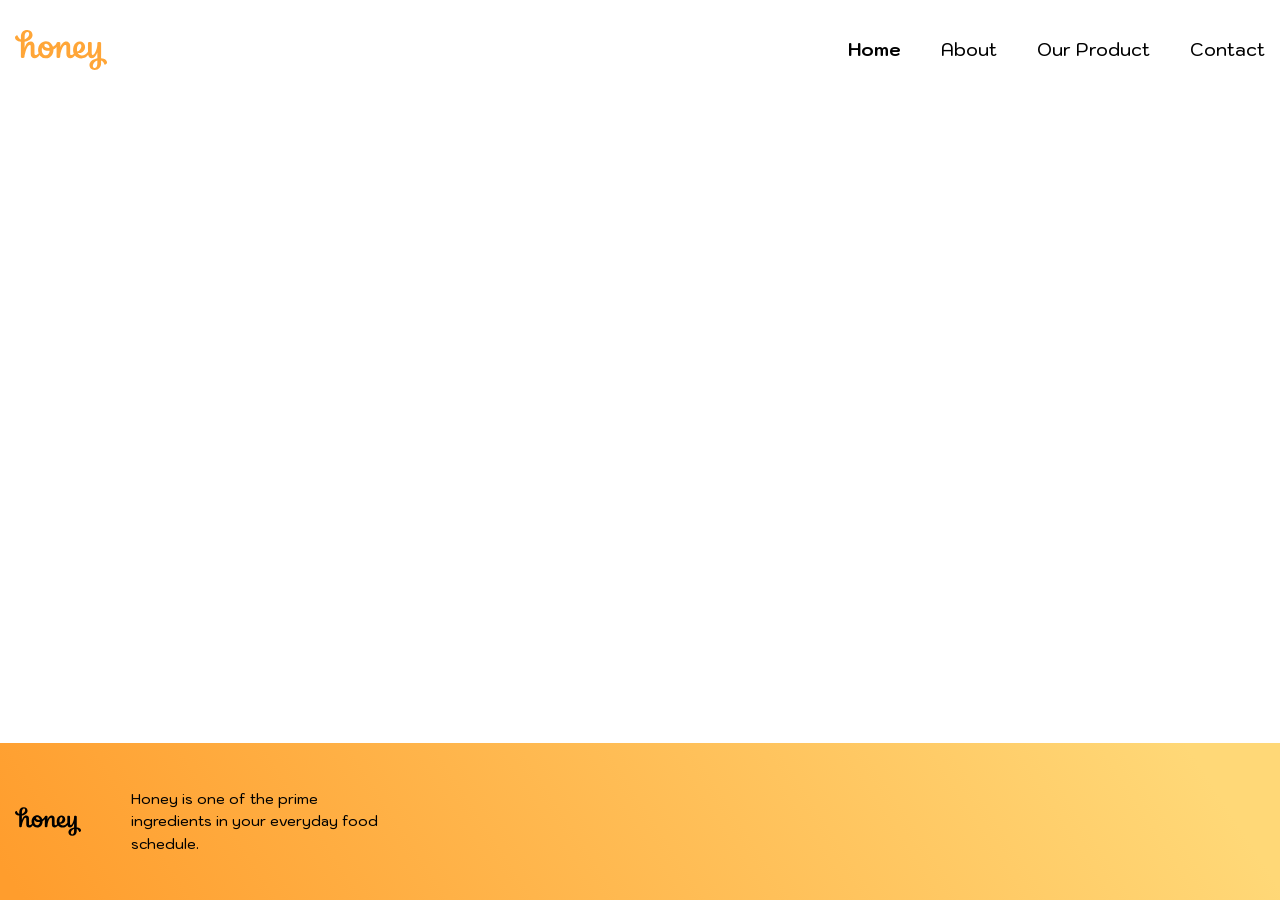
==== index.html @ d954c9dd "aria-label на логотипы и поменял hover и fv эффекты" ====
<!DOCTYPE html>
<html lang="en">

<head>
  <meta charset="UTF-8">
  <meta name="viewport" content="width=device-width, initial-scale=1.0">
  <meta http-equiv="X-UA-Compatible" content="ie=edge">

  <link rel="icon" type="image/png" href="favicon/favicon-96x96.png" sizes="96x96">
  <link rel="icon" type="image/svg+xml" href="favicon/favicon.svg">
  <link rel="shortcut icon" href="favicon/favicon.ico">
  <link rel="apple-touch-icon" sizes="180x180" href="favicon/apple-touch-icon.png">
  <link rel="manifest" href="site.webmanifest">

  <link rel="stylesheet" href="css/style.css">
  <title>HoneyLandingPage</title>
</head>

<body>
  <header class="header">
    <div class="header__container container">
      <a class="header__logo logo" aria-label="Logo Honey">
        <svg width="92" height="40" aria-hidden="true">
          <use xlink:href="img/sprite.svg#icon-logo"></use>
        </svg>
      </a>
      <nav class="header__main-nav main-nav">
        <ul class="main-nav__list">
          <li class="main-nav__item">
            <a href="#" class="main-nav__link main-nav__link--active">
              Home
            </a>
          </li>
          <li class="main-nav__item">
            <a href="#" class="main-nav__link">
              About
            </a>
          </li>
          <li class="main-nav__item">
            <a href="#" class="main-nav__link">
              Our Product
            </a>
          </li>
          <li class="main-nav__item">
            <a href="#" class="main-nav__link">
              Contact
            </a>
          </li>
        </ul>
      </nav>
    </div>
  </header>
  <main>
    <section class="section"></section>
    <section class="section"></section>
    <section class="section"></section>
  </main>
  <footer class="footer">
    <div class="footer__container container">
      <a class="footer__logo logo" aria-label="Logo Honey">
        <svg width="66" height="29" aria-hidden="true">
          <use xlink:href="img/sprite.svg#icon-logo"></use>
        </svg>
      </a>
      <p class="footer__desc">
        Honey is&nbsp;one of&nbsp;the prime ingredients in&nbsp;your everyday food schedule.
      </p>
    </div>
  </footer>
</body>

</html>
---- css/style.css ----
/* Global */
/* ------------------------------------- */
/*! normalize.css v8.0.1 | MIT License | github.com/necolas/normalize.css */
/* Document
  ========================================================================== */
/**
 * 1. Correct the line height in all browsers.
 * 2. Prevent adjustments of font size after orientation changes in iOS.
 */
html {
  line-height: 1.15; /* 1 */
  -webkit-text-size-adjust: 100%; /* 2 */
}

/* Sections
  ========================================================================== */
/**
* Remove the margin in all browsers.
*/
body {
  margin: 0;
}

/**
* Render the `main` element consistently in IE.
*/
main {
  display: block;
}

/**
* Correct the font size and margin on `h1` elements within `section` and
* `article` contexts in Chrome, Firefox, and Safari.
*/
h1 {
  margin: 0.67em 0;
  font-size: 2em;
}

/* Grouping content
  ========================================================================== */
/**
* 1. Add the correct box sizing in Firefox.
* 2. Show the overflow in Edge and IE.
*/
hr {
  box-sizing: content-box; /* 1 */
  height: 0; /* 1 */
  overflow: visible; /* 2 */
}

/**
* 1. Correct the inheritance and scaling of font size in all browsers.
* 2. Correct the odd `em` font sizing in all browsers.
*/
pre {
  font-size: 1em; /* 2 */
  font-family: monospace, monospace; /* 1 */
}

/* Text-level semantics
  ========================================================================== */
/**
* Remove the gray background on active links in IE 10.
*/
a {
  background-color: transparent;
}

/**
* 1. Remove the bottom border in Chrome 57-
* 2. Add the correct text decoration in Chrome, Edge, IE, Opera, and Safari.
*/
abbr[title] {
  text-decoration: underline; /* 2 */
  text-decoration: underline dotted; /* 2 */
  border-bottom: none; /* 1 */
}

/**
* Add the correct font weight in Chrome, Edge, and Safari.
*/
b,
strong {
  font-weight: bolder;
}

/**
* 1. Correct the inheritance and scaling of font size in all browsers.
* 2. Correct the odd `em` font sizing in all browsers.
*/
code,
kbd,
samp {
  font-size: 1em; /* 2 */
  font-family: monospace, monospace; /* 1 */
}

/**
* Add the correct font size in all browsers.
*/
small {
  font-size: 80%;
}

/**
* Prevent `sub` and `sup` elements from affecting the line height in
* all browsers.
*/
sub,
sup {
  position: relative;
  font-size: 75%;
  line-height: 0;
  vertical-align: baseline;
}

sub {
  bottom: -0.25em;
}

sup {
  top: -0.5em;
}

/* Embedded content
  ========================================================================== */
/**
* Remove the border on images inside links in IE 10.
*/
img {
  border-style: none;
}

/* Forms
  ========================================================================== */
/**
* 1. Change the font styles in all browsers.
* 2. Remove the margin in Firefox and Safari.
*/
button,
input,
optgroup,
select,
textarea {
  margin: 0; /* 2 */
  font-size: 100%; /* 1 */
  line-height: 1.15; /* 1 */
  font-family: inherit; /* 1 */
}

/**
* Show the overflow in IE.
* 1. Show the overflow in Edge.
*/
button,
input {
  /* 1 */
  overflow: visible;
}

/**
* Remove the inheritance of text transform in Edge, Firefox, and IE.
* 1. Remove the inheritance of text transform in Firefox.
*/
button,
select {
  /* 1 */
  text-transform: none;
}

/**
* Correct the inability to style clickable types in iOS and Safari.
*/
button,
[type=button],
[type=reset],
[type=submit] {
  -webkit-appearance: button;
}

/**
* Remove the inner border and padding in Firefox.
*/
button::-moz-focus-inner,
[type=button]::-moz-focus-inner,
[type=reset]::-moz-focus-inner,
[type=submit]::-moz-focus-inner {
  padding: 0;
  border-style: none;
}

/**
* Restore the focus styles unset by the previous rule.
*/
button:-moz-focusring,
[type=button]:-moz-focusring,
[type=reset]:-moz-focusring,
[type=submit]:-moz-focusring {
  outline: 1px dotted ButtonText;
}

/**
* Correct the padding in Firefox.
*/
fieldset {
  padding: 0.35em 0.75em 0.625em;
}

/**
* 1. Correct the text wrapping in Edge and IE.
* 2. Correct the color inheritance from `fieldset` elements in IE.
* 3. Remove the padding so developers are not caught out when they zero out
*    `fieldset` elements in all browsers.
*/
legend {
  display: table; /* 1 */
  box-sizing: border-box; /* 1 */
  max-width: 100%; /* 1 */
  padding: 0; /* 3 */
  color: inherit; /* 2 */
  white-space: normal; /* 1 */
}

/**
* Add the correct vertical alignment in Chrome, Firefox, and Opera.
*/
progress {
  vertical-align: baseline;
}

/**
* Remove the default vertical scrollbar in IE 10+.
*/
textarea {
  overflow: auto;
}

/**
* 1. Add the correct box sizing in IE 10.
* 2. Remove the padding in IE 10.
*/
[type=checkbox],
[type=radio] {
  box-sizing: border-box; /* 1 */
  padding: 0; /* 2 */
}

/**
* Correct the cursor style of increment and decrement buttons in Chrome.
*/
[type=number]::-webkit-inner-spin-button,
[type=number]::-webkit-outer-spin-button {
  height: auto;
}

/**
* 1. Correct the odd appearance in Chrome and Safari.
* 2. Correct the outline style in Safari.
*/
[type=search] {
  outline-offset: -2px; /* 2 */
  -webkit-appearance: textfield; /* 1 */
}

/**
* Remove the inner padding in Chrome and Safari on macOS.
*/
[type=search]::-webkit-search-decoration {
  -webkit-appearance: none;
}

/**
* 1. Correct the inability to style clickable types in iOS and Safari.
* 2. Change font properties to `inherit` in Safari.
*/
::-webkit-file-upload-button {
  font: inherit; /* 2 */
  -webkit-appearance: button; /* 1 */
}

/* Interactive
  ========================================================================== */
/*
* Add the correct display in Edge, IE 10+, and Firefox.
*/
details {
  display: block;
}

/*
* Add the correct display in all browsers.
*/
summary {
  display: list-item;
}

/* Misc
  ========================================================================== */
/**
* Add the correct display in IE 10+.
*/
template {
  display: none;
}

/**
* Add the correct display in IE 10.
*/
[hidden] {
  display: none;
}

@font-face {
  font-family: "Kodchasan";
  src: url("../fonts/KodchasanBold.woff2") format("woff2"), url("../fonts/KodchasanBold.woff") format("woff");
  font-weight: 700;
  font-style: normal;
  font-display: swap;
}
@font-face {
  font-family: "Kodchasan";
  src: url("../fonts/KodchasanSemiBold.woff2") format("woff2"), url("../fonts/KodchasanSemiBold.woff") format("woff");
  font-weight: 600;
  font-style: normal;
  font-display: swap;
}
@font-face {
  font-family: "Kodchasan";
  src: url("../fonts/KodchasanMedium.woff2") format("woff2"), url("../fonts/KodchasanMedium.woff") format("woff");
  font-weight: 500;
  font-style: normal;
  font-display: swap;
}
@font-face {
  font-family: "Kodchasan";
  src: url("../fonts/KodchasanRegular.woff2") format("woff2"), url("../fonts/KodchasanRegular.woff") format("woff");
  font-weight: 400;
  font-style: normal;
  font-display: swap;
}
@font-face {
  font-family: "Kodchasan";
  src: url("../fonts/KodchasanBold.woff2") format("woff2"), url("../fonts/KodchasanBold.woff") format("woff");
  font-weight: 700;
  font-style: normal;
  font-display: swap;
}
*,
*::after,
*::before {
  box-sizing: border-box;
}

html {
  scroll-behavior: smooth;
}

body {
  min-width: 320px;
  background-color: #ffffff;
  color: #000000;
  font-weight: 500;
  display: flex;
  flex-direction: column;
  min-height: 100vh;
  padding: 0;
  font-family: "Kodchasan", "Arial", sans-serif;
  font-size: 16px;
  overflow-wrap: anywhere;
}

main {
  flex-grow: 1;
}

section {
  margin: 0 0 clamp(3.125rem, 0.9375rem + 10.9375vw, 11.875rem);
}

img {
  display: block;
  height: auto;
  max-width: 100%;
  object-fit: cover;
}

a {
  color: #000000;
  text-decoration: none;
}

ul, ol {
  margin: 0;
  padding: 0;
  list-style: none;
}

.container {
  max-width: 1530px;
  width: 100%;
  padding: 0 15px;
  margin: 0 auto;
}

.visually-hidden {
  position: absolute;
  width: 1px;
  height: 1px;
  margin: -1px;
  padding: 0;
  overflow: hidden;
  white-space: nowrap;
  border: 0;
  clip: rect(0 0 0 0);
  clip-path: inset(100%);
}

/* Blocks */
/* ------------------------------------- */
.logo {
  display: flex;
  align-items: center;
  justify-content: center;
}
.logo svg {
  flex-shrink: 0;
}

.main-nav__list {
  display: flex;
  align-items: center;
  flex-wrap: wrap;
  justify-content: center;
  gap: 15px 40px;
}
.main-nav__item {
  display: flex;
}
.main-nav__link {
  display: flex;
  align-items: center;
  flex-shrink: 0;
  justify-content: center;
  border-radius: 3px;
  font-size: 18px;
  font-weight: 500;
  line-height: 1.3;
  color: #000000;
  outline: 2px solid transparent;
  outline-offset: 3px;
  transition: outline-color 0.3s ease-in-out;
}
.main-nav__link:focus {
  border: none;
  outline: none;
}
.main-nav__link:focus-visible {
  outline: 2px solid #e68311;
}
@media (any-hover: hover) {
  .main-nav__link:hover {
    outline: 2px solid #e68311;
  }
}
.main-nav__link--active {
  font-weight: 700;
}

.header {
  padding: 30px 0;
}
.header__container {
  display: flex;
  justify-content: space-between;
  align-items: center;
  gap: 30px;
}
.header__logo {
  color: #ffa638;
}

.footer {
  background-image: linear-gradient(56.85deg, #ff9d2d 1.663%, #ffd877 93.206%);
  padding: 45px 0;
}
.footer__container {
  display: flex;
  align-items: center;
  flex-wrap: wrap;
  gap: 50px;
}
.footer__logo {
  color: #000000;
}
.footer__desc {
  max-width: 270px;
  margin: 0;
  font-size: 14px;
  font-weight: 500;
  line-height: 1.6;
}/*# sourceMappingURL=style.css.map */
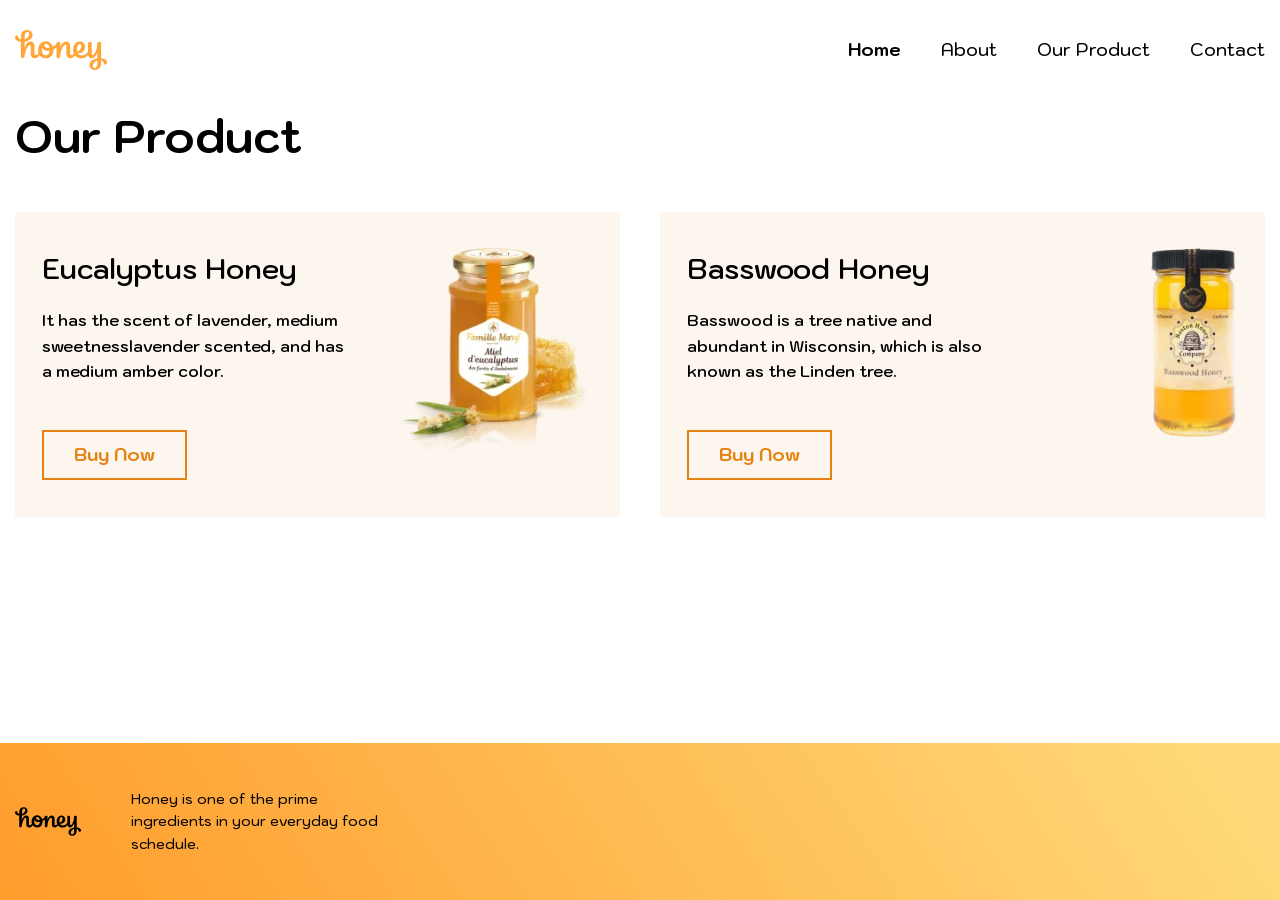
==== commit cc6b4c99: "разметка, стили, изображения секции product" ====
--- a/index.html
+++ b/index.html
@@ -37,7 +37,7 @@
             </a>
           </li>
           <li class="main-nav__item">
-            <a href="#" class="main-nav__link">
+            <a href="#products" class="main-nav__link">
               Our Product
             </a>
           </li>
@@ -51,9 +51,57 @@
     </div>
   </header>
   <main>
-    <section class="section"></section>
-    <section class="section"></section>
-    <section class="section"></section>
+    <section class="product" id="products">
+      <div class="product__container container">
+        <h2 class="product__title">Our Product</h2>
+        <ul class="product__list">
+          <li class="product__item">
+            <article class="product-card">
+              <div class="product-card__wrap-content">
+                <h3 class="product-card__title">Eucalyptus Honey</h3>
+                <p class="product-card__desc">
+                  It&nbsp;has the scent of&nbsp;lavender, medium sweetnesslavender scented, and has a&nbsp;medium amber
+                  color.
+                </p>
+                <button class="product-card__btn btn">
+                  <span>Buy Now</span>
+                </button>
+              </div>
+              <div class="product-card__wrap-img">
+                <picture>
+                  <source type="image/webp"
+                    srcset="img/products/EucalyptusHoney.webp 1x, img/products/EucalyptusHoney@2x.webp 2x">
+                  <img src="img/products/EucalyptusHoney.png" srcset="img/products/EucalyptusHoney@2x.png 2x"
+                    alt="EucalyptusHoney" width="234" height="248">
+                </picture>
+              </div>
+            </article>
+          </li>
+          <li class="product__item">
+            <article class="product-card">
+              <div class="product-card__wrap-content">
+                <h3 class="product-card__title">Basswood Honey</h3>
+                <p class="product-card__desc">
+                  Basswood is&nbsp;a&nbsp;tree native and abundant in&nbsp;Wisconsin, which is&nbsp;also known
+                  as&nbsp;the Linden tree.
+                </p>
+                <button class="product-card__btn btn">
+                  <span>Buy Now</span>
+                </button>
+              </div>
+              <div class="product-card__wrap-img">
+                <picture>
+                  <source type="image/webp"
+                    srcset="img/products/BasswoodHoney.webp 1x, img/products/BasswoodHoney@2x.webp 2x">
+                  <img src="img/products/BasswoodHoney.png" srcset="img/products/EucalyptusHoney@2x.png 2x"
+                    alt="BasswoodHoney" width="234" height="248">
+                </picture>
+              </div>
+            </article>
+          </li>
+        </ul>
+      </div>
+    </section>
   </main>
   <footer class="footer">
     <div class="footer__container container">
--- a/css/style.css
+++ b/css/style.css
@@ -372,10 +372,6 @@
 
 main {
   flex-grow: 1;
-}
-
-section {
-  margin: 0 0 clamp(3.125rem, 0.9375rem + 10.9375vw, 11.875rem);
 }
 
 img {
@@ -427,6 +423,22 @@
   flex-shrink: 0;
 }
 
+.btn {
+  display: flex;
+  align-items: center;
+  justify-content: center;
+  padding: 18px 50px;
+  border: 2px solid currentColor;
+  font-family: inherit;
+  font-size: 18px;
+  font-weight: 700;
+  line-height: 1.6;
+  color: #000000;
+  background-color: transparent;
+  cursor: pointer;
+  user-select: none;
+}
+
 .main-nav__list {
   display: flex;
   align-items: center;
@@ -456,15 +468,120 @@
   outline: none;
 }
 .main-nav__link:focus-visible {
-  outline: 2px solid #e68311;
+  outline: 2px solid #e58211;
 }
 @media (any-hover: hover) {
   .main-nav__link:hover {
-    outline: 2px solid #e68311;
+    outline: 2px solid #e58211;
   }
 }
 .main-nav__link--active {
   font-weight: 700;
+}
+
+.product-card {
+  display: flex;
+  justify-content: space-between;
+  width: 100%;
+  min-height: 305px;
+  padding: clamp(1.25rem, -0.3207rem + 3.2765vw, 2.8125rem) clamp(1.25rem, 0.6217rem + 1.3106vw, 1.875rem);
+  background-color: rgba(229, 130, 17, 0.07);
+  gap: 20px;
+}
+@media (max-width: 1023px) {
+  .product-card {
+    align-items: center;
+    flex-direction: column-reverse;
+  }
+}
+.product-card__wrap-content {
+  display: flex;
+  align-items: flex-start;
+  flex-direction: column;
+  height: 100%;
+}
+.product-card__wrap-img {
+  flex-shrink: 0;
+  width: clamp(12rem, 4.4601rem + 10.6299vw, 14.625rem);
+  margin: -16px 0;
+}
+@media (max-width: 1023px) {
+  .product-card__wrap-img {
+    margin: 0;
+  }
+}
+.product-card__wrap-img picture {
+  display: flex;
+  flex-direction: column;
+}
+.product-card__wrap-img img {
+  flex-shrink: 0;
+}
+.product-card__title {
+  margin: 0 0 20px;
+  font-size: 28px;
+  font-weight: 600;
+  line-height: 1.4;
+}
+.product-card__desc {
+  max-width: 330px;
+  margin: 0 0 30px;
+  font-weight: 600;
+  line-height: 1.6;
+}
+@media (max-width: 1023px) {
+  .product-card__desc {
+    max-width: initial;
+  }
+}
+.product-card__btn {
+  position: relative;
+  height: 50px;
+  margin-top: auto;
+  padding: 0 30px;
+  color: #e58211;
+  transition: color 0.3s ease-in-out, border-radius 0.3s ease-in-out;
+  overflow: hidden;
+}
+.product-card__btn:focus {
+  border: none;
+  outline: none;
+}
+.product-card__btn:focus-visible {
+  color: #ffffff;
+  border-radius: 10px;
+}
+.product-card__btn:focus-visible::before {
+  clip-path: polygon(0 0, 0 100%, 100% 100%, 100% 0);
+}
+@media (any-hover: hover) {
+  .product-card__btn:hover {
+    color: #ffffff;
+    border-radius: 10px;
+  }
+  .product-card__btn:hover::before {
+    clip-path: polygon(0 0, 0 100%, 100% 100%, 100% 0);
+  }
+}
+@media (max-width: 1023px) {
+  .product-card__btn {
+    align-self: flex-end;
+  }
+}
+.product-card__btn::before {
+  content: "";
+  position: absolute;
+  top: 0;
+  left: 0;
+  width: 100%;
+  height: 100%;
+  background-color: #e58211;
+  transition: clip-path 0.3s ease-in-out;
+  clip-path: polygon(50% 50%, 50% 50%, 100% 100%, 50% 50%);
+}
+.product-card__btn span {
+  position: relative;
+  color: inherit;
 }
 
 .header {
@@ -478,6 +595,37 @@
 }
 .header__logo {
   color: #ffa638;
+}
+
+.product {
+  margin: 0 0 clamp(3.125rem, -1.9012rem + 10.4849vw, 8.125rem);
+}
+.product__title {
+  margin: 0 0 clamp(1.25rem, -0.6348rem + 3.9318vw, 3.125rem);
+  font-size: 45px;
+  font-weight: 700;
+  line-height: 1.6;
+}
+.product__list {
+  display: flex;
+  flex-wrap: wrap;
+  column-gap: clamp(1.25rem, -0.6348rem + 3.9318vw, 3.125rem);
+  row-gap: 20px;
+}
+.product__list > * {
+  width: calc((100% - clamp(1.25rem, -0.6348rem + 3.9318vw, 3.125rem) * (2 - 1)) / 2);
+}
+@media (max-width: 767px) {
+  .product__list {
+    column-gap: 0px;
+    row-gap: 15px;
+  }
+  .product__list > * {
+    width: calc((100% - 0px * (1 - 1)) / 1);
+  }
+}
+.product__item {
+  display: flex;
 }
 
 .footer {
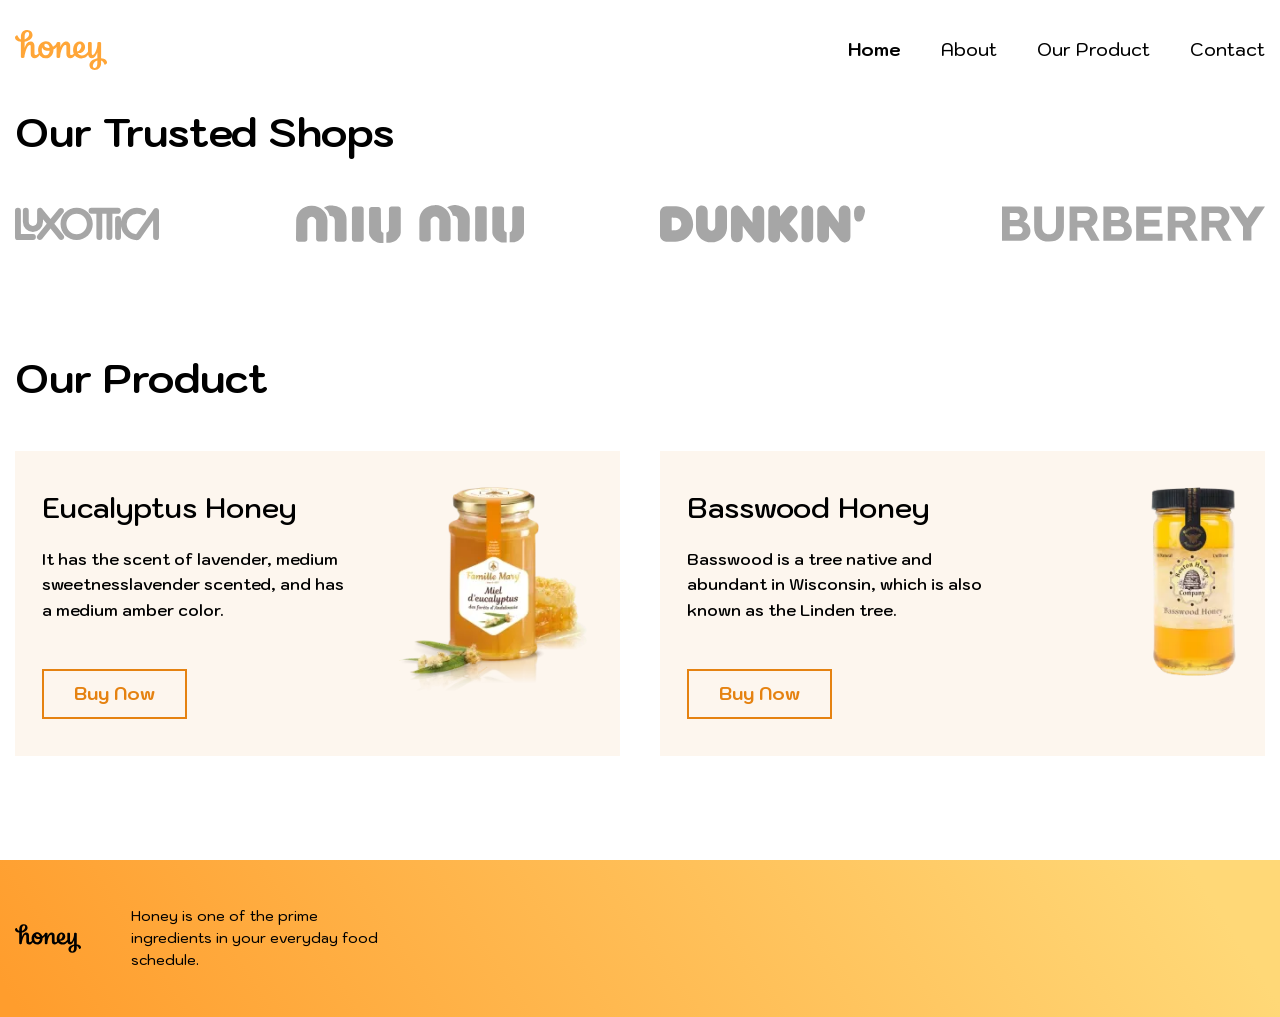
==== commit f6fde5da: "секция brands" ====
--- a/index.html
+++ b/index.html
@@ -51,6 +51,41 @@
     </div>
   </header>
   <main>
+    <section class="brands">
+      <div class="brands__container container">
+        <h2 class="brands__title">Our Trusted Shops</h2>
+        <ul class="brands__list">
+          <li class="brands__item">
+            <a href="#" class="brands__link" aria-label="logo luxopica">
+              <svg width="144" aria-hidden="true">
+                <use xlink:href="img/sprite.svg#luxopica"></use>
+              </svg>
+            </a>
+          </li>
+          <li class="brands__item">
+            <a href="#" class="brands__link" aria-label="logo miu">
+              <svg width="228" aria-hidden="true">
+                <use xlink:href="img/sprite.svg#miu-logo"></use>
+              </svg>
+            </a>
+          </li>
+          <li class="brands__item">
+            <a href="#" class="brands__link" aria-label="logo dunkin">
+              <svg width="205" aria-hidden="true">
+                <use xlink:href="img/sprite.svg#dunkin"></use>
+              </svg>
+            </a>
+          </li>
+          <li class="brands__item">
+            <a href="#" class="brands__link" aria-label="logo burberry">
+              <svg width="263" aria-hidden="true">
+                <use xlink:href="img/sprite.svg#burberry"></use>
+              </svg>
+            </a>
+          </li>
+        </ul>
+      </div>
+    </section>
     <section class="product" id="products">
       <div class="product__container container">
         <h2 class="product__title">Our Product</h2>
--- a/css/style.css
+++ b/css/style.css
@@ -597,12 +597,40 @@
   color: #ffa638;
 }
 
+.brands {
+  margin: 0 0 clamp(3.125rem, -1.9012rem + 10.4849vw, 8.125rem);
+}
+.brands__title {
+  margin: 0 0 clamp(1.25rem, -0.6348rem + 3.9318vw, 3.125rem);
+  font-size: clamp(1.375rem, 0.9948rem + 1.9008vw, 2.8125rem);
+  font-weight: 700;
+  line-height: 1.6;
+}
+.brands__list {
+  display: flex;
+  overflow-x: auto;
+  align-items: center;
+  justify-content: space-between;
+  margin: 0 -15px -15px;
+  padding: 0 15px 15px;
+  gap: 20px clamp(2.5rem, 0.6818rem + 9.0909vw, 9.375rem);
+}
+.brands__link {
+  display: flex;
+  color: #a6a6a6;
+}
+.brands__link svg {
+  flex-shrink: 0;
+  width: auto;
+  height: 38px;
+}
+
 .product {
   margin: 0 0 clamp(3.125rem, -1.9012rem + 10.4849vw, 8.125rem);
 }
 .product__title {
   margin: 0 0 clamp(1.25rem, -0.6348rem + 3.9318vw, 3.125rem);
-  font-size: 45px;
+  font-size: clamp(1.375rem, 0.9948rem + 1.9008vw, 2.8125rem);
   font-weight: 700;
   line-height: 1.6;
 }
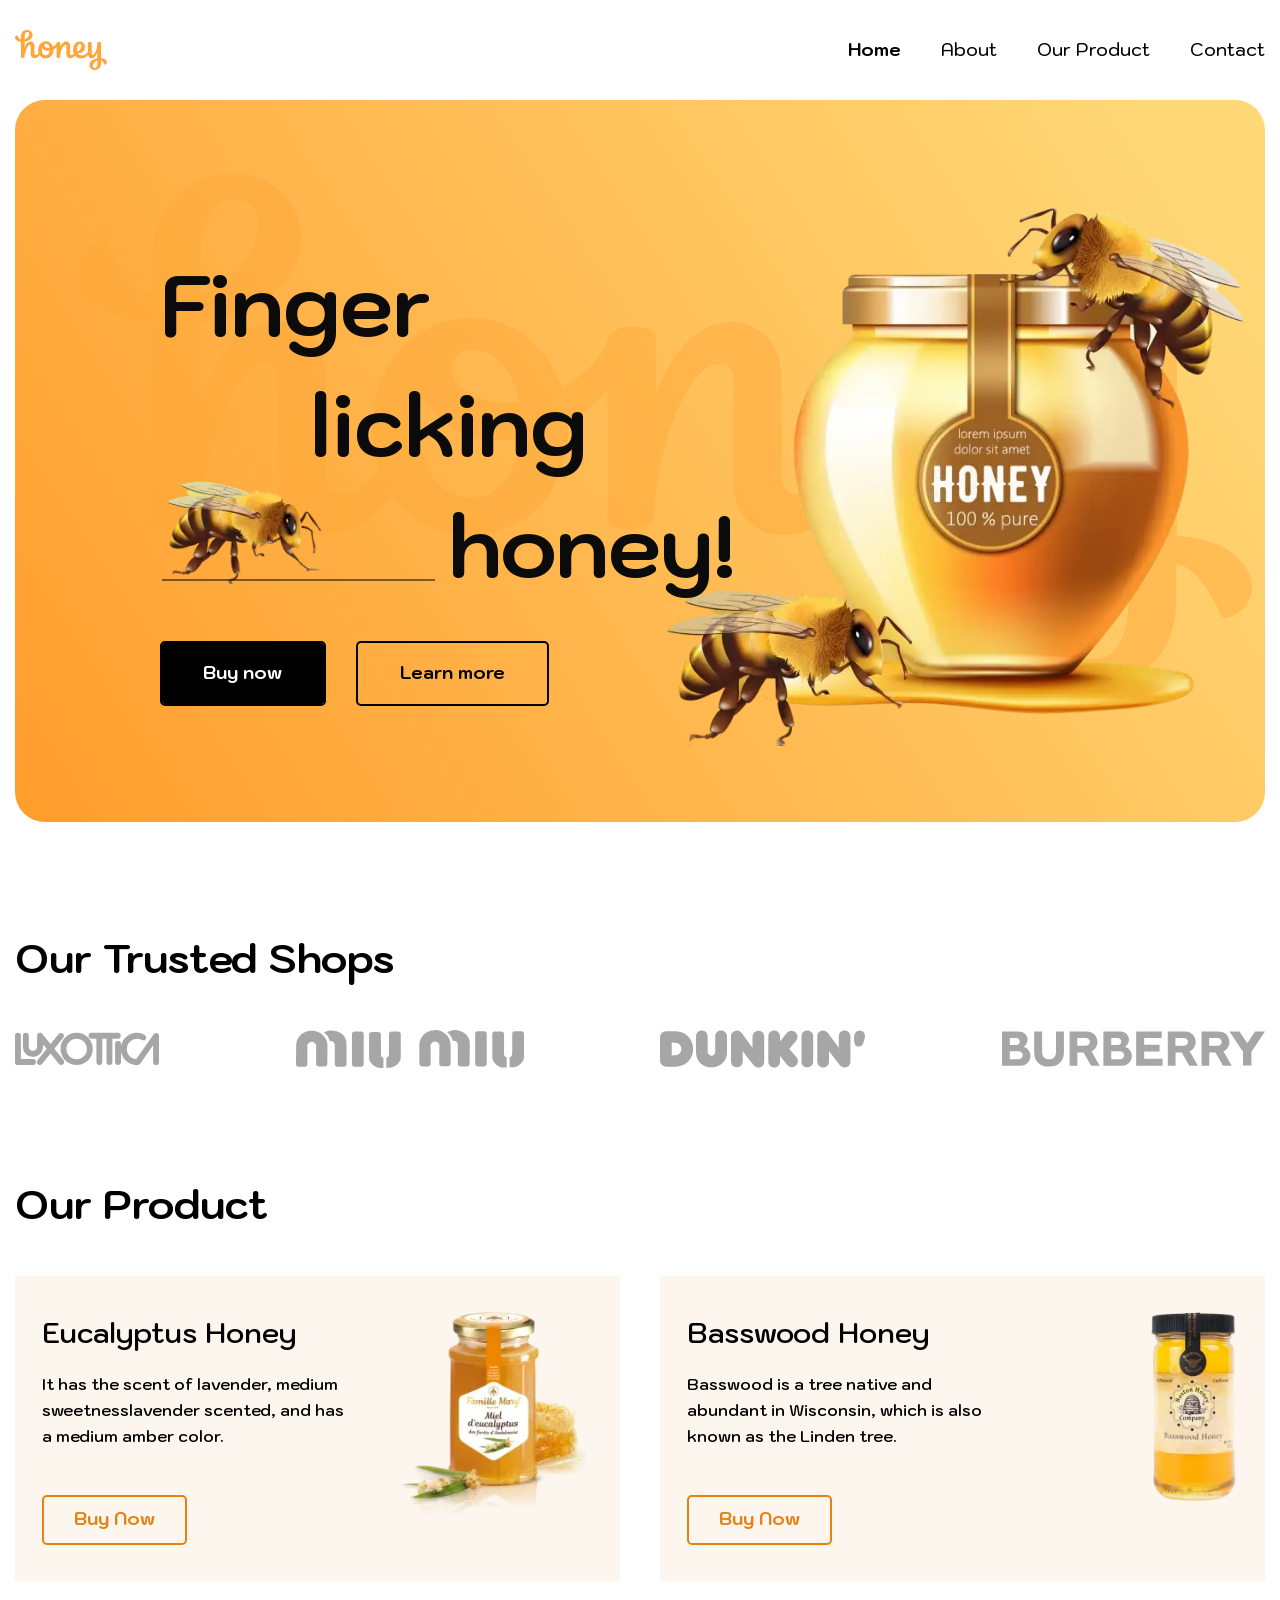
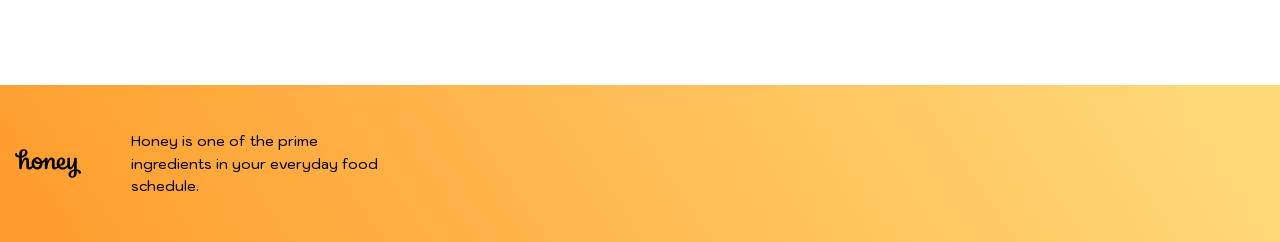
==== commit c4b91da1: "Секция Hero! + поправки в других блоках" ====
--- a/index.html
+++ b/index.html
@@ -51,6 +51,31 @@
     </div>
   </header>
   <main>
+    <section class="hero">
+      <div class="hero__container container">
+        <div class="hero__wrap">
+          <div class="hero__inner">
+            <h1 class="hero__title main-title">
+              <span>Finger</span>
+              <span>licking</span>
+              <span>honey!</span>
+            </h1>
+            <div class="hero__btns">
+              <button class="hero__btn btn">
+                <span>
+                  Buy now
+                </span>
+              </button>
+              <a href="#" class="hero__link btn">
+                <span>
+                  Learn more
+                </span>
+              </a>
+            </div>
+          </div>
+        </div>
+      </div>
+    </section>
     <section class="brands">
       <div class="brands__container container">
         <h2 class="brands__title">Our Trusted Shops</h2>
--- a/css/style.css
+++ b/css/style.css
@@ -372,6 +372,10 @@
 
 main {
   flex-grow: 1;
+}
+
+section {
+  margin: 0 0 clamp(3.125rem, -1.9012rem + 10.4849vw, 8.125rem);
 }
 
 img {
@@ -423,12 +427,20 @@
   flex-shrink: 0;
 }
 
+.main-title {
+  font-size: clamp(1.75rem, 0.5599rem + 5.9504vw, 6.25rem);
+  font-weight: 700;
+  line-height: 1.3;
+  color: #0b0b0b;
+}
+
 .btn {
   display: flex;
   align-items: center;
   justify-content: center;
-  padding: 18px 50px;
+  padding: clamp(0.625rem, 0.4928rem + 0.6612vw, 1.125rem) clamp(0.625rem, -0.0362rem + 3.3058vw, 3.125rem);
   border: 2px solid currentColor;
+  border-radius: 5px;
   font-family: inherit;
   font-size: 18px;
   font-weight: 700;
@@ -464,7 +476,6 @@
   transition: outline-color 0.3s ease-in-out;
 }
 .main-nav__link:focus {
-  border: none;
   outline: none;
 }
 .main-nav__link:focus-visible {
@@ -544,7 +555,6 @@
   overflow: hidden;
 }
 .product-card__btn:focus {
-  border: none;
   outline: none;
 }
 .product-card__btn:focus-visible {
@@ -597,9 +607,177 @@
   color: #ffa638;
 }
 
-.brands {
-  margin: 0 0 clamp(3.125rem, -1.9012rem + 10.4849vw, 8.125rem);
-}
+.hero__wrap {
+  display: flex;
+  flex-direction: column;
+  min-height: 70vh;
+  border-radius: 30px;
+  background-color: #ffd877;
+  background-image: url("../img/hero/honey-hero-bees.png"), url("../img/hero/honey-hero.svg"), linear-gradient(56.85deg, #ff9d2d 1.663%, #ffd877 93.206%);
+  background-image: image-set(url("../img/hero/honey-hero-bees.webp") type("image/webp"), url("../img/hero/honey-hero-bees.png") type("image/png")), url("../img/hero/honey-hero.svg"), linear-gradient(56.85deg, #ff9d2d 1.663%, #ffd877 93.206%);
+  background-repeat: no-repeat;
+  background-position: top clamp(1.25rem, -5.2841rem + 13.6304vw, 7.75rem) right 10px, top clamp(2.5rem, -0.6414rem + 6.5531vw, 5.625rem) right 13px, 0 0;
+  background-size: clamp(12.5rem, 4.4174rem + 40.4132vw, 43.0625rem) auto, 94% auto, auto;
+}
+@media (min-resolution: 2dppx) {
+  .hero__wrap {
+    background-image: url("../img/hero/honey-hero-bees@2x.png"), url("../img/hero/honey-hero.svg"), linear-gradient(56.85deg, #ff9d2d 1.663%, #ffd877 93.206%);
+    background-image: image-set(url("../img/hero/honey-hero-bees@2x.webp") type("image/webp"), url("../img/hero/honey-hero-bees@2x.png") type("image/png")), url("../img/hero/honey-hero.svg"), linear-gradient(56.85deg, #ff9d2d 1.663%, #ffd877 93.206%);
+  }
+}
+@media (max-width: 767px) {
+  .hero__wrap {
+    min-height: 55vh;
+    margin: 0 -13px;
+    border-radius: 10px;
+  }
+}
+.hero__inner {
+  display: flex;
+  flex-direction: column;
+  flex-grow: 1;
+  padding: clamp(1.25rem, -1.4277rem + 13.3884vw, 11.375rem) clamp(1.25rem, -1.345rem + 12.9752vw, 11.0625rem) clamp(1.875rem, 0.0899rem + 8.9256vw, 8.625rem);
+}
+.hero__title {
+  position: relative;
+  display: flex;
+  overflow: hidden;
+  align-items: center;
+  flex-direction: column;
+  max-width: min(630px, 60%);
+  margin: 0 0 clamp(1.5rem, -0.6348rem + 3.9318vw, 4.38rem);
+  gap: 10px;
+}
+.hero__title span {
+  position: relative;
+  z-index: 10;
+}
+.hero__title::after {
+  content: "";
+  position: absolute;
+  bottom: clamp(0rem, -0.2479rem + 1.2397vw, 0.9375rem);
+  left: 0;
+  width: clamp(4.375rem, 2.3915rem + 9.9174vw, 11.875rem);
+  height: clamp(3.125rem, 1.8027rem + 6.6116vw, 8.125rem);
+  background-image: url("../img/default/bee.png");
+  background-image: image-set(url("../img/default/bee.webp") type("image/webp"), url("../img/default/bee.png") type("image/png"));
+  background-repeat: no-repeat;
+  background-position: center;
+  background-size: cover;
+}
+@media (min-resolution: 2dppx) {
+  .hero__title::after {
+    background-image: image-set(url("../img/default/bee@2x.webp") type("image/webp"), url("../img/default/bee@2x.png") type("image/png"));
+  }
+}
+.hero__title span:first-child {
+  align-self: flex-start;
+}
+.hero__title span:last-child {
+  position: relative;
+  align-self: flex-end;
+}
+.hero__title span:last-child::before {
+  content: "";
+  position: absolute;
+  bottom: 18%;
+  left: -100%;
+  width: 95%;
+  height: 2px;
+  opacity: 0.5;
+  background-color: #000000;
+}
+.hero__btns {
+  display: flex;
+  margin-top: auto;
+  gap: 15px 30px;
+}
+@media (max-width: 1023px) {
+  .hero__btns {
+    gap: 15px;
+  }
+}
+@media (max-width: 1023px) and (orientation: landscape) {
+  .hero__btns {
+    transform: translateY(80%);
+  }
+}
+@media (max-width: 767px) {
+  .hero__btns {
+    justify-content: space-between;
+  }
+}
+.hero__btn {
+  position: relative;
+  overflow: hidden;
+  border-color: #000000;
+  color: #ffffff;
+  transition: border-radius 0.3s ease-in-out 0.3s, border-color 0.5s ease-in-out 0.3s, background-color 0.3s ease-in-out;
+}
+.hero__btn:focus {
+  outline: none;
+}
+.hero__btn:focus-visible {
+  border-color: #ffffff;
+  border-radius: 10px;
+  background-color: transparent;
+}
+.hero__btn:focus-visible::before {
+  clip-path: circle(0% at 50% 50%);
+}
+@media (any-hover: hover) {
+  .hero__btn:hover {
+    border-color: #ffffff;
+    border-radius: 10px;
+    background-color: transparent;
+  }
+  .hero__btn:hover::before {
+    clip-path: circle(0% at 50% 50%);
+  }
+}
+.hero__btn span {
+  position: relative;
+  color: inherit;
+}
+.hero__btn::before {
+  content: "";
+  position: absolute;
+  top: 0;
+  left: 0;
+  width: 100%;
+  height: 100%;
+  background-color: #000000;
+  transition: clip-path 0.8s ease-in-out;
+  clip-path: circle(80% at 50% 50%);
+}
+.hero__link {
+  border-color: #000000;
+  transition: color 0.3s ease-in-out, border-radius 0.3s ease-in-out 0.3s, border-color 0.5s ease-in-out;
+}
+.hero__link:focus {
+  outline: none;
+}
+.hero__link:focus-visible {
+  border-color: #ffffff;
+  border-radius: 10px;
+  color: #ffffff;
+}
+@media (any-hover: hover) {
+  .hero__link:hover {
+    border-color: #ffffff;
+    border-radius: 10px;
+    color: #ffffff;
+  }
+}
+@media (max-width: 767px) and (orientation: portrait) {
+  .hero__link {
+    transform: translateY(-50%);
+  }
+}
+.hero__link span {
+  color: inherit;
+}
+
 .brands__title {
   margin: 0 0 clamp(1.25rem, -0.6348rem + 3.9318vw, 3.125rem);
   font-size: clamp(1.375rem, 0.9948rem + 1.9008vw, 2.8125rem);
@@ -618,6 +796,18 @@
 .brands__link {
   display: flex;
   color: #a6a6a6;
+  transition: color 0.5s ease-in-out;
+}
+.brands__link:focus {
+  outline: none;
+}
+.brands__link:focus-visible {
+  color: #e58211;
+}
+@media (any-hover: hover) {
+  .brands__link:hover {
+    color: #e58211;
+  }
 }
 .brands__link svg {
   flex-shrink: 0;
@@ -625,9 +815,6 @@
   height: 38px;
 }
 
-.product {
-  margin: 0 0 clamp(3.125rem, -1.9012rem + 10.4849vw, 8.125rem);
-}
 .product__title {
   margin: 0 0 clamp(1.25rem, -0.6348rem + 3.9318vw, 3.125rem);
   font-size: clamp(1.375rem, 0.9948rem + 1.9008vw, 2.8125rem);
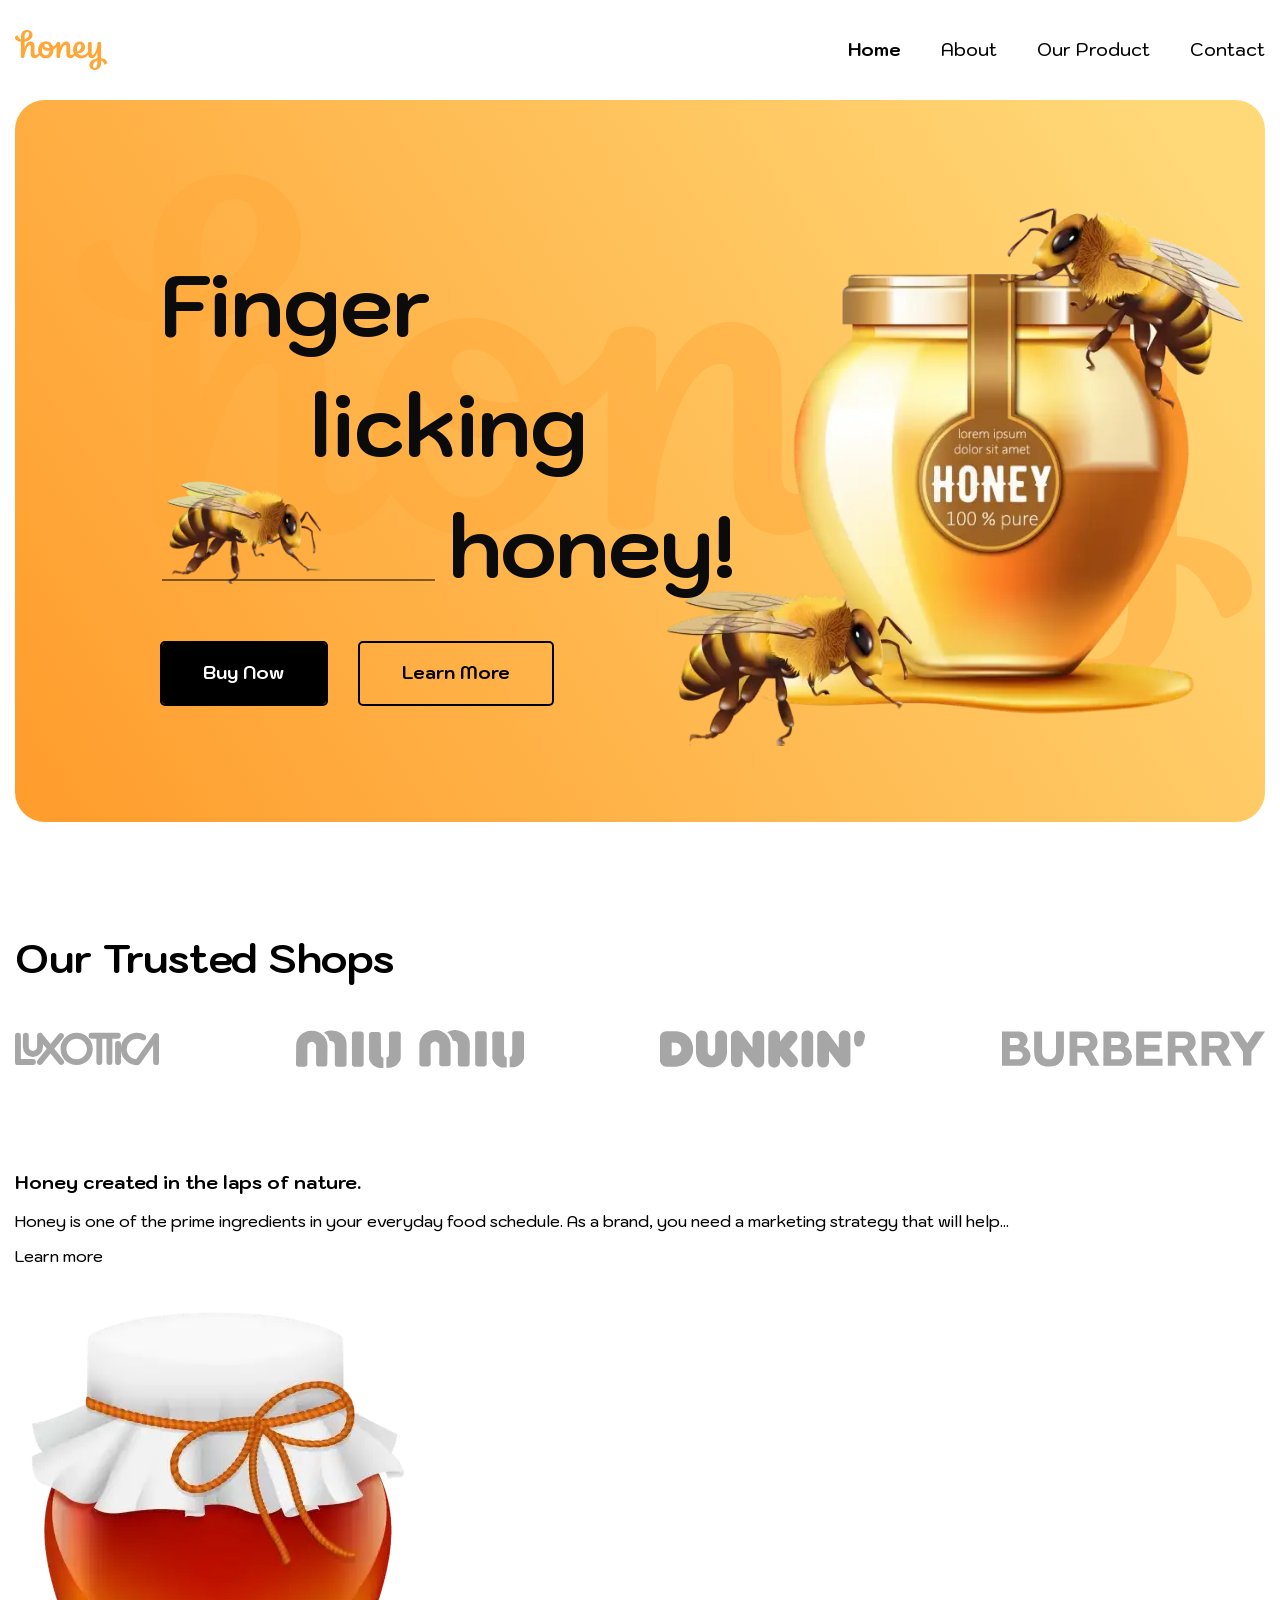
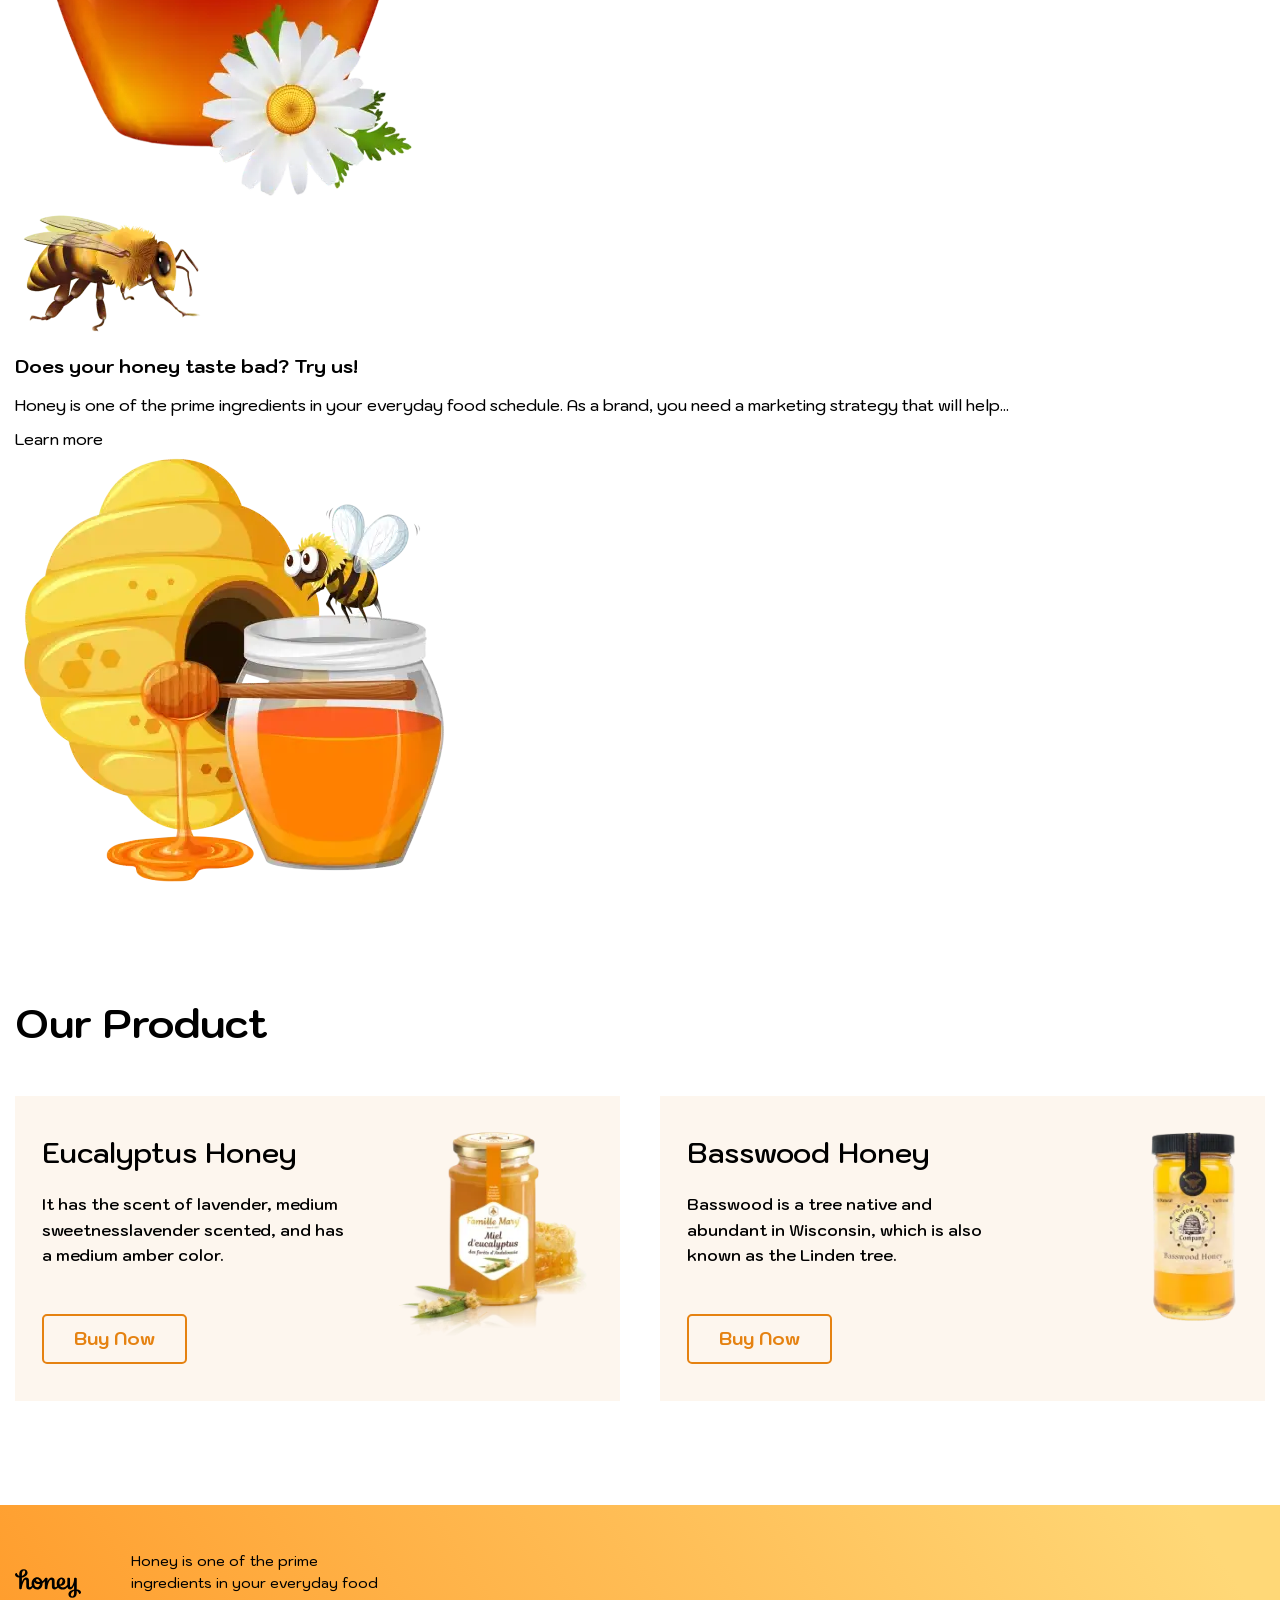
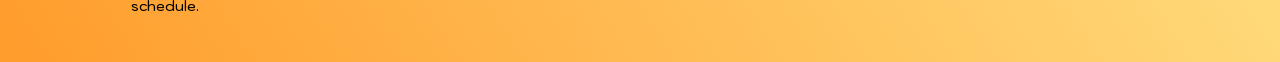
==== commit 891053ec: "Верстка секции cases + корректировки по странице" ====
--- a/index.html
+++ b/index.html
@@ -19,7 +19,7 @@
 <body>
   <header class="header">
     <div class="header__container container">
-      <a class="header__logo logo" aria-label="Logo Honey">
+      <a href="/" class="header__logo logo" aria-label="Logo Honey">
         <svg width="92" height="40" aria-hidden="true">
           <use xlink:href="img/sprite.svg#icon-logo"></use>
         </svg>
@@ -32,17 +32,17 @@
             </a>
           </li>
           <li class="main-nav__item">
-            <a href="#" class="main-nav__link">
+            <a href="#" class="main-nav__link" target="_blank">
               About
             </a>
           </li>
           <li class="main-nav__item">
             <a href="#products" class="main-nav__link">
-              Our Product
-            </a>
-          </li>
-          <li class="main-nav__item">
-            <a href="#" class="main-nav__link">
+              Our product
+            </a>
+          </li>
+          <li class="main-nav__item">
+            <a href="#" class="main-nav__link" target="_blank">
               Contact
             </a>
           </li>
@@ -66,7 +66,7 @@
                   Buy now
                 </span>
               </button>
-              <a href="#" class="hero__link btn">
+              <a href="#" class="hero__link btn" target="_blank">
                 <span>
                   Learn more
                 </span>
@@ -78,31 +78,31 @@
     </section>
     <section class="brands">
       <div class="brands__container container">
-        <h2 class="brands__title">Our Trusted Shops</h2>
+        <h2 class="brands__title">Our trusted shops</h2>
         <ul class="brands__list">
           <li class="brands__item">
-            <a href="#" class="brands__link" aria-label="logo luxopica">
+            <a href="#" class="brands__link" target="_blank" aria-label="logo luxopica">
               <svg width="144" aria-hidden="true">
                 <use xlink:href="img/sprite.svg#luxopica"></use>
               </svg>
             </a>
           </li>
           <li class="brands__item">
-            <a href="#" class="brands__link" aria-label="logo miu">
+            <a href="#" class="brands__link" target="_blank" aria-label="logo miu">
               <svg width="228" aria-hidden="true">
                 <use xlink:href="img/sprite.svg#miu-logo"></use>
               </svg>
             </a>
           </li>
           <li class="brands__item">
-            <a href="#" class="brands__link" aria-label="logo dunkin">
+            <a href="#" class="brands__link" target="_blank" aria-label="logo dunkin">
               <svg width="205" aria-hidden="true">
                 <use xlink:href="img/sprite.svg#dunkin"></use>
               </svg>
             </a>
           </li>
           <li class="brands__item">
-            <a href="#" class="brands__link" aria-label="logo burberry">
+            <a href="#" class="brands__link" target="_blank" aria-label="logo burberry">
               <svg width="263" aria-hidden="true">
                 <use xlink:href="img/sprite.svg#burberry"></use>
               </svg>
@@ -111,20 +111,78 @@
         </ul>
       </div>
     </section>
+    <section class="cases">
+      <div class="cases__container container">
+        <h2 class="cases__title visually-hidden">Cases</h2>
+        <ul class="cases__list">
+          <li class="cases__item">
+            <article class="case">
+              <div class="case__wrap-content">
+                <h3 class="case__title">
+                  Honey created in&nbsp;the laps of&nbsp;nature.
+                </h3>
+                <p class="case__desc">
+                  Honey is&nbsp;one of&nbsp;the prime ingredients in&nbsp;your everyday food schedule.
+                  As&nbsp;a&nbsp;brand, you need a&nbsp;marketing strategy that will help...
+                </p>
+                <a href="#" class="case__link" btn target="_blank">
+                  Learn more
+                </a>
+              </div>
+              <div class="case__wrap-img">
+                <picture>
+                  <source srcset="img/cases/flower-honey.webp 1x, img/cases/flower-honey@2x.webp 2x" type="image/webp">
+                  <img class="case__img" src="img/cases/flower-honey.png" srcset="img/cases/flower-honey@2x.png 2x"
+                    width="424" height="543" alt="flower honey" loading="lazy">
+                </picture>
+                <picture>
+                  <source srcset="img/default/bee.webp 1x, img/default/bee@2x.webp 2x" type="image/webp">
+                  <img class="case__img case__img--bee" src="img/default/bee.png" srcset="img/default/bee@2x.png 2x"
+                    alt="bee" width="189" height="129" loading="lazy">
+                </picture>
+              </div>
+            </article>
+          </li>
+          <li class="cases__item">
+            <article class="case">
+              <div class="case__wrap-content">
+                <h3 class="case__title">
+                  Does your honey taste bad? Try us!
+                </h3>
+                <p class="case__desc">
+                  Honey is&nbsp;one of&nbsp;the prime ingredients in&nbsp;your everyday food schedule.
+                  As&nbsp;a&nbsp;brand, you need a&nbsp;marketing strategy that will help...
+                </p>
+                <a href="#" class="case__link" btn target="_blank">
+                  Learn more
+                </a>
+              </div>
+              <div class="case__wrap-img">
+                <picture>
+                  <source srcset="img/cases/honey-taste.webp 1x, img/cases/honey-taste@2x.webp 2x" type="image/webp">
+                  <img class="case__img" src="img/cases/honey-taste.png" srcset="img/cases/honey-taste@2x.png 2x"
+                    width="436" height="439" alt="honey taste" loading="lazy">
+                </picture>
+              </div>
+            </article>
+          </li>
+        </ul>
+      </div>
+    </section>
     <section class="product" id="products">
       <div class="product__container container">
-        <h2 class="product__title">Our Product</h2>
+        <h2 class="product__title">Our product</h2>
         <ul class="product__list">
           <li class="product__item">
             <article class="product-card">
               <div class="product-card__wrap-content">
-                <h3 class="product-card__title">Eucalyptus Honey</h3>
+                <h3 class="product-card__title">Eucalyptus honey</h3>
                 <p class="product-card__desc">
                   It&nbsp;has the scent of&nbsp;lavender, medium sweetnesslavender scented, and has a&nbsp;medium amber
                   color.
                 </p>
                 <button class="product-card__btn btn">
-                  <span>Buy Now</span>
+                  <span>Buy now</span>
                 </button>
               </div>
               <div class="product-card__wrap-img">
@@ -132,7 +190,7 @@
                   <source type="image/webp"
                     srcset="img/products/EucalyptusHoney.webp 1x, img/products/EucalyptusHoney@2x.webp 2x">
                   <img src="img/products/EucalyptusHoney.png" srcset="img/products/EucalyptusHoney@2x.png 2x"
-                    alt="EucalyptusHoney" width="234" height="248">
+                    alt="EucalyptusHoney" width="234" height="248" loading="lazy">
                 </picture>
               </div>
             </article>
@@ -140,13 +198,13 @@
           <li class="product__item">
             <article class="product-card">
               <div class="product-card__wrap-content">
-                <h3 class="product-card__title">Basswood Honey</h3>
+                <h3 class="product-card__title">Basswood honey</h3>
                 <p class="product-card__desc">
                   Basswood is&nbsp;a&nbsp;tree native and abundant in&nbsp;Wisconsin, which is&nbsp;also known
                   as&nbsp;the Linden tree.
                 </p>
                 <button class="product-card__btn btn">
-                  <span>Buy Now</span>
+                  <span>Buy now</span>
                 </button>
               </div>
               <div class="product-card__wrap-img">
@@ -154,7 +212,7 @@
                   <source type="image/webp"
                     srcset="img/products/BasswoodHoney.webp 1x, img/products/BasswoodHoney@2x.webp 2x">
                   <img src="img/products/BasswoodHoney.png" srcset="img/products/EucalyptusHoney@2x.png 2x"
-                    alt="BasswoodHoney" width="234" height="248">
+                    alt="BasswoodHoney" width="234" height="248" loading="lazy">
                 </picture>
               </div>
             </article>
@@ -165,7 +223,7 @@
   </main>
   <footer class="footer">
     <div class="footer__container container">
-      <a class="footer__logo logo" aria-label="Logo Honey">
+      <a href="/" class="footer__logo logo" aria-label="Logo Honey">
         <svg width="66" height="29" aria-hidden="true">
           <use xlink:href="img/sprite.svg#icon-logo"></use>
         </svg>
--- a/css/style.css
+++ b/css/style.css
@@ -446,6 +446,7 @@
   font-weight: 700;
   line-height: 1.6;
   color: #000000;
+  text-transform: capitalize;
   background-color: transparent;
   cursor: pointer;
   user-select: none;
@@ -471,6 +472,7 @@
   font-weight: 500;
   line-height: 1.3;
   color: #000000;
+  text-transform: capitalize;
   outline: 2px solid transparent;
   outline-offset: 3px;
   transition: outline-color 0.3s ease-in-out;
@@ -533,6 +535,7 @@
   font-size: 28px;
   font-weight: 600;
   line-height: 1.4;
+  text-transform: capitalize;
 }
 .product-card__desc {
   max-width: 330px;
@@ -547,27 +550,27 @@
 }
 .product-card__btn {
   position: relative;
+  overflow: hidden;
   height: 50px;
   margin-top: auto;
   padding: 0 30px;
   color: #e58211;
   transition: color 0.3s ease-in-out, border-radius 0.3s ease-in-out;
-  overflow: hidden;
 }
 .product-card__btn:focus {
   outline: none;
 }
 .product-card__btn:focus-visible {
+  border-radius: 10px;
   color: #ffffff;
-  border-radius: 10px;
 }
 .product-card__btn:focus-visible::before {
   clip-path: polygon(0 0, 0 100%, 100% 100%, 100% 0);
 }
 @media (any-hover: hover) {
   .product-card__btn:hover {
+    border-radius: 10px;
     color: #ffffff;
-    border-radius: 10px;
   }
   .product-card__btn:hover::before {
     clip-path: polygon(0 0, 0 100%, 100% 100%, 100% 0);
@@ -599,12 +602,27 @@
 }
 .header__container {
   display: flex;
+  align-items: center;
   justify-content: space-between;
-  align-items: center;
   gap: 30px;
 }
 .header__logo {
+  border-radius: 3px;
   color: #ffa638;
+  outline: 2px solid transparent;
+  outline-offset: 5px;
+  transition: outline-color 0.3s ease-in-out;
+}
+.header__logo:focus {
+  outline: none;
+}
+.header__logo:focus-visible {
+  outline: 2px solid #e58211;
+}
+@media (any-hover: hover) {
+  .header__logo:hover {
+    outline: 2px solid #e58211;
+  }
 }
 
 .hero__wrap {
@@ -783,6 +801,7 @@
   font-size: clamp(1.375rem, 0.9948rem + 1.9008vw, 2.8125rem);
   font-weight: 700;
   line-height: 1.6;
+  text-transform: capitalize;
 }
 .brands__list {
   display: flex;
@@ -820,6 +839,7 @@
   font-size: clamp(1.375rem, 0.9948rem + 1.9008vw, 2.8125rem);
   font-weight: 700;
   line-height: 1.6;
+  text-transform: capitalize;
 }
 .product__list {
   display: flex;
@@ -844,8 +864,8 @@
 }
 
 .footer {
+  padding: 45px 0;
   background-image: linear-gradient(56.85deg, #ff9d2d 1.663%, #ffd877 93.206%);
-  padding: 45px 0;
 }
 .footer__container {
   display: flex;
@@ -854,7 +874,22 @@
   gap: 50px;
 }
 .footer__logo {
+  border-radius: 3px;
   color: #000000;
+  outline: 2px solid transparent;
+  outline-offset: 5px;
+  transition: outline-color 0.3s ease-in-out;
+}
+.footer__logo:focus {
+  outline: none;
+}
+.footer__logo:focus-visible {
+  outline: 2px solid #000000;
+}
+@media (any-hover: hover) {
+  .footer__logo:hover {
+    outline: 2px solid #000000;
+  }
 }
 .footer__desc {
   max-width: 270px;
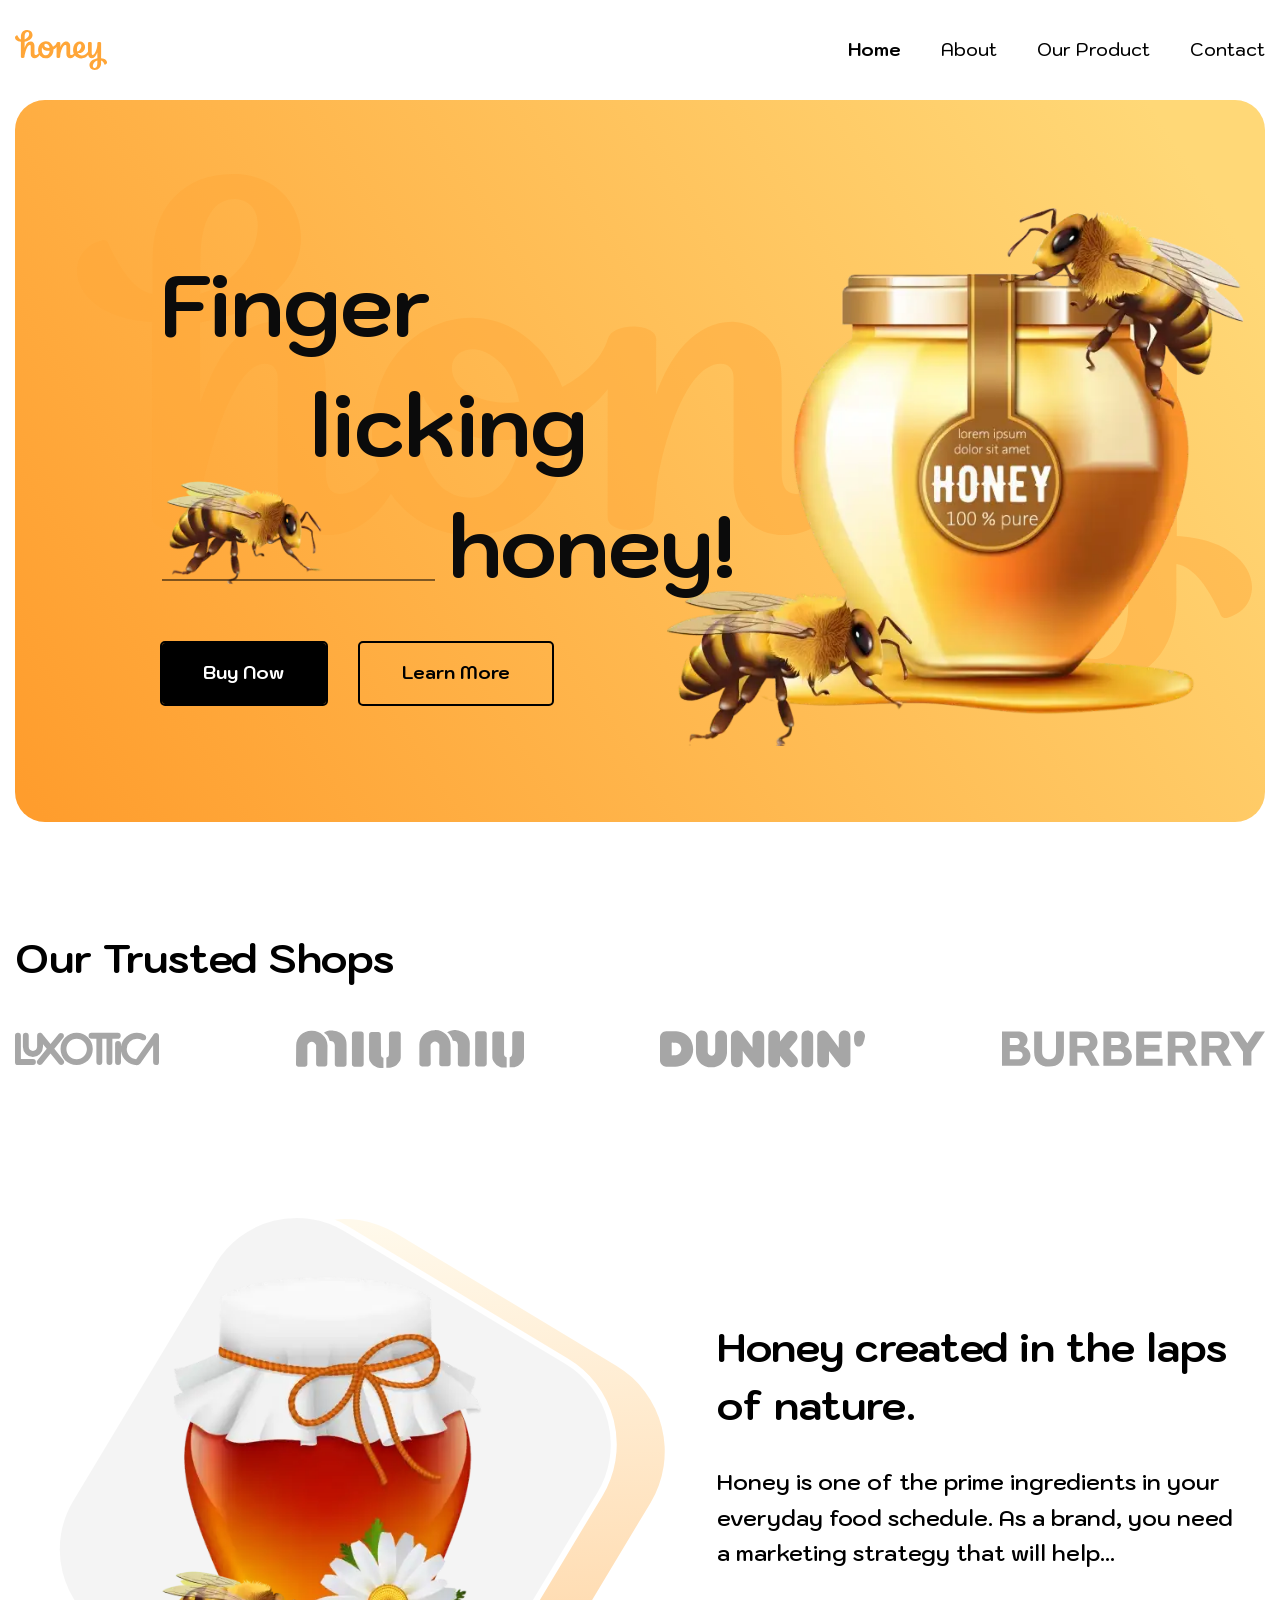
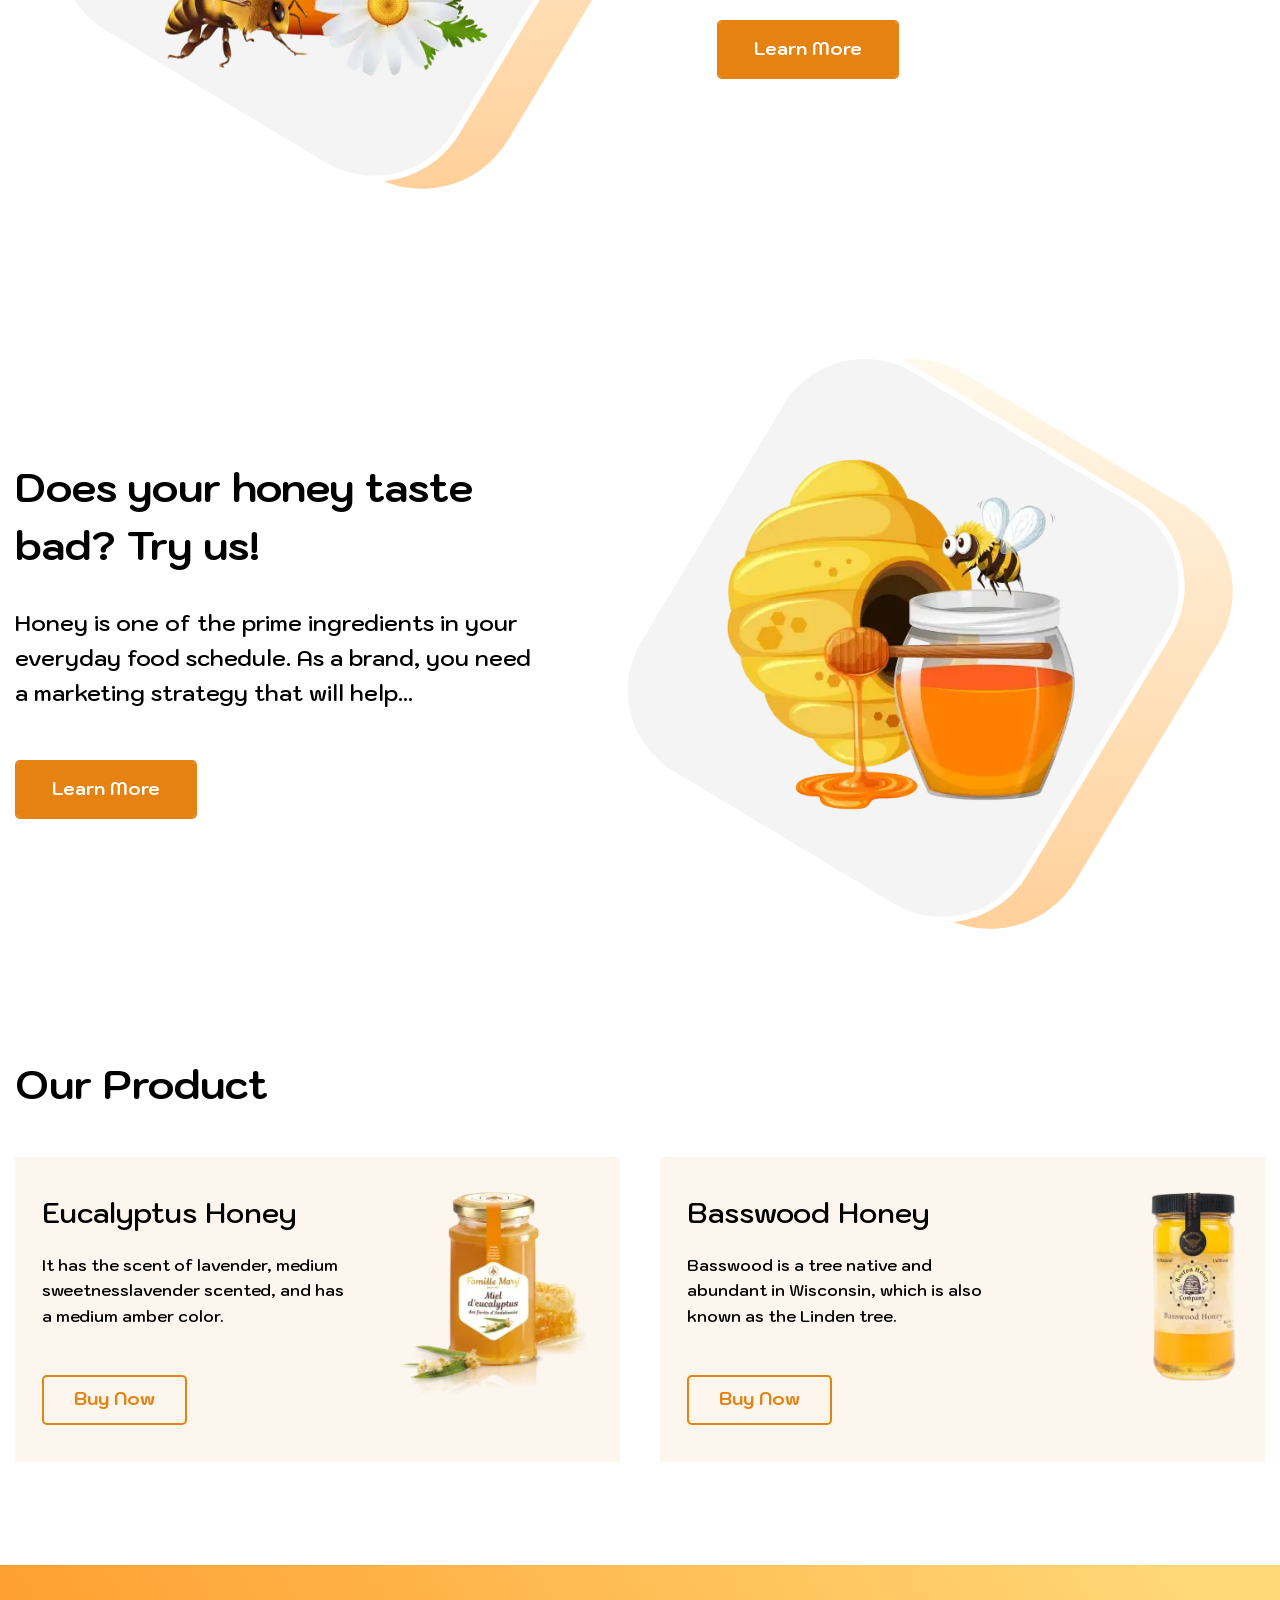
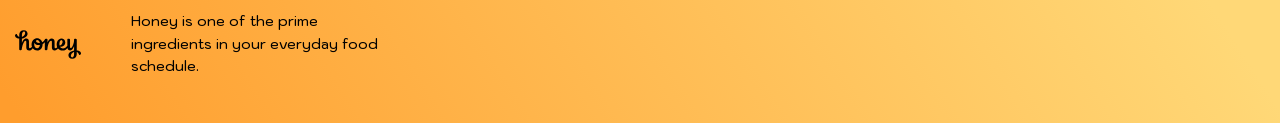
==== commit 94efc6f2: "Стилизация секции cases + оптимизация страницы" ====
--- a/index.html
+++ b/index.html
@@ -13,6 +13,9 @@
   <link rel="manifest" href="site.webmanifest">
 
   <link rel="stylesheet" href="css/style.css">
+  <link rel="preload" href="fonts/KodchasanBold.woff2" as="font" crossorigin="anonymous">
+  <link rel="preload" href="fonts/KodchasanMedium.woff2" as="font" crossorigin="anonymous">
+  <link rel="preload" href="fonts/KodchasanSemiBold.woff2" as="font" crossorigin="anonymous">
   <title>HoneyLandingPage</title>
 </head>
 
@@ -116,17 +119,18 @@
         <h2 class="cases__title visually-hidden">Cases</h2>
         <ul class="cases__list">
           <li class="cases__item">
-            <article class="case">
+            <article class="case case--reverse">
               <div class="case__wrap-content">
                 <h3 class="case__title">
                   Honey created in&nbsp;the laps of&nbsp;nature.
                 </h3>
                 <p class="case__desc">
                   Honey is&nbsp;one of&nbsp;the prime ingredients in&nbsp;your everyday food schedule.
-                  As&nbsp;a&nbsp;brand, you need a&nbsp;marketing strategy that will help...
-                </p>
-                <a href="#" class="case__link" btn target="_blank">
-                  Learn more
+                  As&nbsp;a&nbsp;brand, you need a&nbsp;marketing strategy that will help characteristically,
+                  revolutionize its perception.
+                </p>
+                <a href="#" class="case__link btn" target="_blank">
+                  <span>Learn more</span>
                 </a>
               </div>
               <div class="case__wrap-img">
@@ -151,17 +155,18 @@
                 </h3>
                 <p class="case__desc">
                   Honey is&nbsp;one of&nbsp;the prime ingredients in&nbsp;your everyday food schedule.
-                  As&nbsp;a&nbsp;brand, you need a&nbsp;marketing strategy that will help...
-                </p>
-                <a href="#" class="case__link" btn target="_blank">
-                  Learn more
+                  As&nbsp;a&nbsp;brand, you need a&nbsp;marketing strategy that will help characteristically,
+                  revolutionize its perception.
+                </p>
+                <a href="#" class="case__link btn" target="_blank">
+                  <span>Learn more</span>
                 </a>
               </div>
               <div class="case__wrap-img">
                 <picture>
                   <source srcset="img/cases/honey-taste.webp 1x, img/cases/honey-taste@2x.webp 2x" type="image/webp">
-                  <img class="case__img" src="img/cases/honey-taste.png" srcset="img/cases/honey-taste@2x.png 2x"
-                    width="436" height="439" alt="honey taste" loading="lazy">
+                  <img class="case__img case__img--honey-taste" src="img/cases/honey-taste.png"
+                    srcset="img/cases/honey-taste@2x.png 2x" width="436" height="439" alt="honey taste" loading="lazy">
                 </picture>
               </div>
             </article>
--- a/css/style.css
+++ b/css/style.css
@@ -597,6 +597,166 @@
   color: inherit;
 }
 
+.case {
+  display: flex;
+  align-items: center;
+  justify-content: space-between;
+  gap: 20px;
+}
+@media (max-width: 767px) {
+  .case {
+    flex-direction: column-reverse;
+    gap: 0;
+  }
+}
+.case--reverse {
+  flex-direction: row-reverse;
+}
+@media (max-width: 767px) {
+  .case--reverse {
+    flex-direction: column-reverse;
+  }
+}
+.case__wrap-content {
+  max-width: min(548px, 50%);
+}
+@media (max-width: 767px) {
+  .case__wrap-content {
+    max-width: 95%;
+  }
+}
+.case__wrap-img {
+  position: relative;
+  width: 100%;
+  max-width: 827px;
+  height: clamp(9.375rem, -1.1043rem + 52.3967vw, 49rem);
+}
+@media (max-width: 767px) {
+  .case__wrap-img {
+    width: max(80%, 275px);
+    height: clamp(18.75rem, 10.75rem + 40vw, 49rem);
+  }
+}
+.case__wrap-img::after, .case__wrap-img::before {
+  content: "";
+  position: absolute;
+  top: 50%;
+  left: 50%;
+  width: 70%;
+  height: 70%;
+  border-radius: 100px;
+  transform: rotate(-59deg) translate(-52%, -54%);
+  transform-origin: left top;
+}
+.case__wrap-img::before {
+  top: 51%;
+  left: 57%;
+  background-image: linear-gradient(56.85deg, #ffce96 1.663%, #fff9eb 93.206%);
+}
+@media (max-width: 767px) {
+  .case__wrap-img::before {
+    top: 49%;
+    left: 54%;
+  }
+}
+.case__wrap-img::after {
+  border: 6px solid #ffffff;
+  background-color: #f4f4f4;
+}
+@media (max-width: 767px) {
+  .case__wrap-img::after {
+    border-width: 3px;
+  }
+}
+.case__img {
+  position: absolute;
+  z-index: 10;
+  top: 50%;
+  left: 50%;
+  width: 51.3%;
+  transform: translate(-56%, -58%);
+}
+.case__img--bee {
+  width: 23%;
+  transform: translate(-128%, 63%);
+}
+.case__img--honey-taste {
+  width: 53%;
+  transform: translate(-56.5%, -51.5%);
+}
+.case__title {
+  margin: 0 0 30px;
+  font-size: clamp(1.375rem, 0.9948rem + 1.9008vw, 2.8125rem);
+  font-weight: 700;
+  line-height: 1.45;
+}
+@media (max-width: 767px) {
+  .case__title {
+    margin: 0 0 10px;
+  }
+}
+.case__desc {
+  display: -webkit-box;
+  overflow: hidden;
+  -webkit-box-orient: vertical;
+  margin: 0 0 50px;
+  margin: 0 0 50px;
+  font-size: 22px;
+  font-weight: 600;
+  line-height: 1.6;
+  line-clamp: 3;
+  -webkit-line-clamp: 3;
+}
+@media (max-width: 767px) {
+  .case__desc {
+    margin: 0 0 20px;
+  }
+}
+.case__link {
+  position: relative;
+  overflow: hidden;
+  width: fit-content;
+  height: 59px;
+  padding: clamp(0.625rem, 0.5424rem + 0.4132vw, 0.9375rem) clamp(0.9375rem, 0.5243rem + 2.0661vw, 2.5rem);
+  border-color: #e58211;
+  color: #ffffff;
+  transition: border-radius 0.3s ease-in-out, color 0.3s ease-in-out;
+}
+.case__link:focus {
+  outline: none;
+}
+.case__link:focus-visible {
+  border-radius: 15px;
+  color: #e58211;
+}
+.case__link:focus-visible::before {
+  clip-path: polygon(50% 50%, 50% 50%, 50% 50%, 0% 100%);
+}
+@media (any-hover: hover) {
+  .case__link:hover {
+    border-radius: 10px;
+    color: #e58211;
+  }
+  .case__link:hover::before {
+    clip-path: polygon(50% 50%, 50% 50%, 50% 50%, 0% 100%);
+  }
+}
+.case__link span {
+  position: relative;
+  color: inherit;
+}
+.case__link::before {
+  content: "";
+  position: absolute;
+  top: -1px;
+  left: -1px;
+  width: 102%;
+  height: 102%;
+  background-color: #e58211;
+  transition: clip-path 0.3s ease-in-out;
+  clip-path: polygon(0 0, 100% 0, 100% 100%, 0% 100%);
+}
+
 .header {
   padding: 30px 0;
 }
@@ -796,6 +956,9 @@
   color: inherit;
 }
 
+.brands {
+  overflow: hidden;
+}
 .brands__title {
   margin: 0 0 clamp(1.25rem, -0.6348rem + 3.9318vw, 3.125rem);
   font-size: clamp(1.375rem, 0.9948rem + 1.9008vw, 2.8125rem);
@@ -832,6 +995,20 @@
   flex-shrink: 0;
   width: auto;
   height: 38px;
+}
+
+.cases {
+  overflow: hidden;
+  margin: 0 0 clamp(1.875rem, 0.6849rem + 5.9504vw, 6.375rem);
+}
+.cases__list {
+  display: flex;
+  flex-direction: column;
+  row-gap: clamp(1.875rem, 0.6849rem + 5.9504vw, 6.375rem);
+}
+.cases__item {
+  display: flex;
+  flex-direction: column;
 }
 
 .product__title {
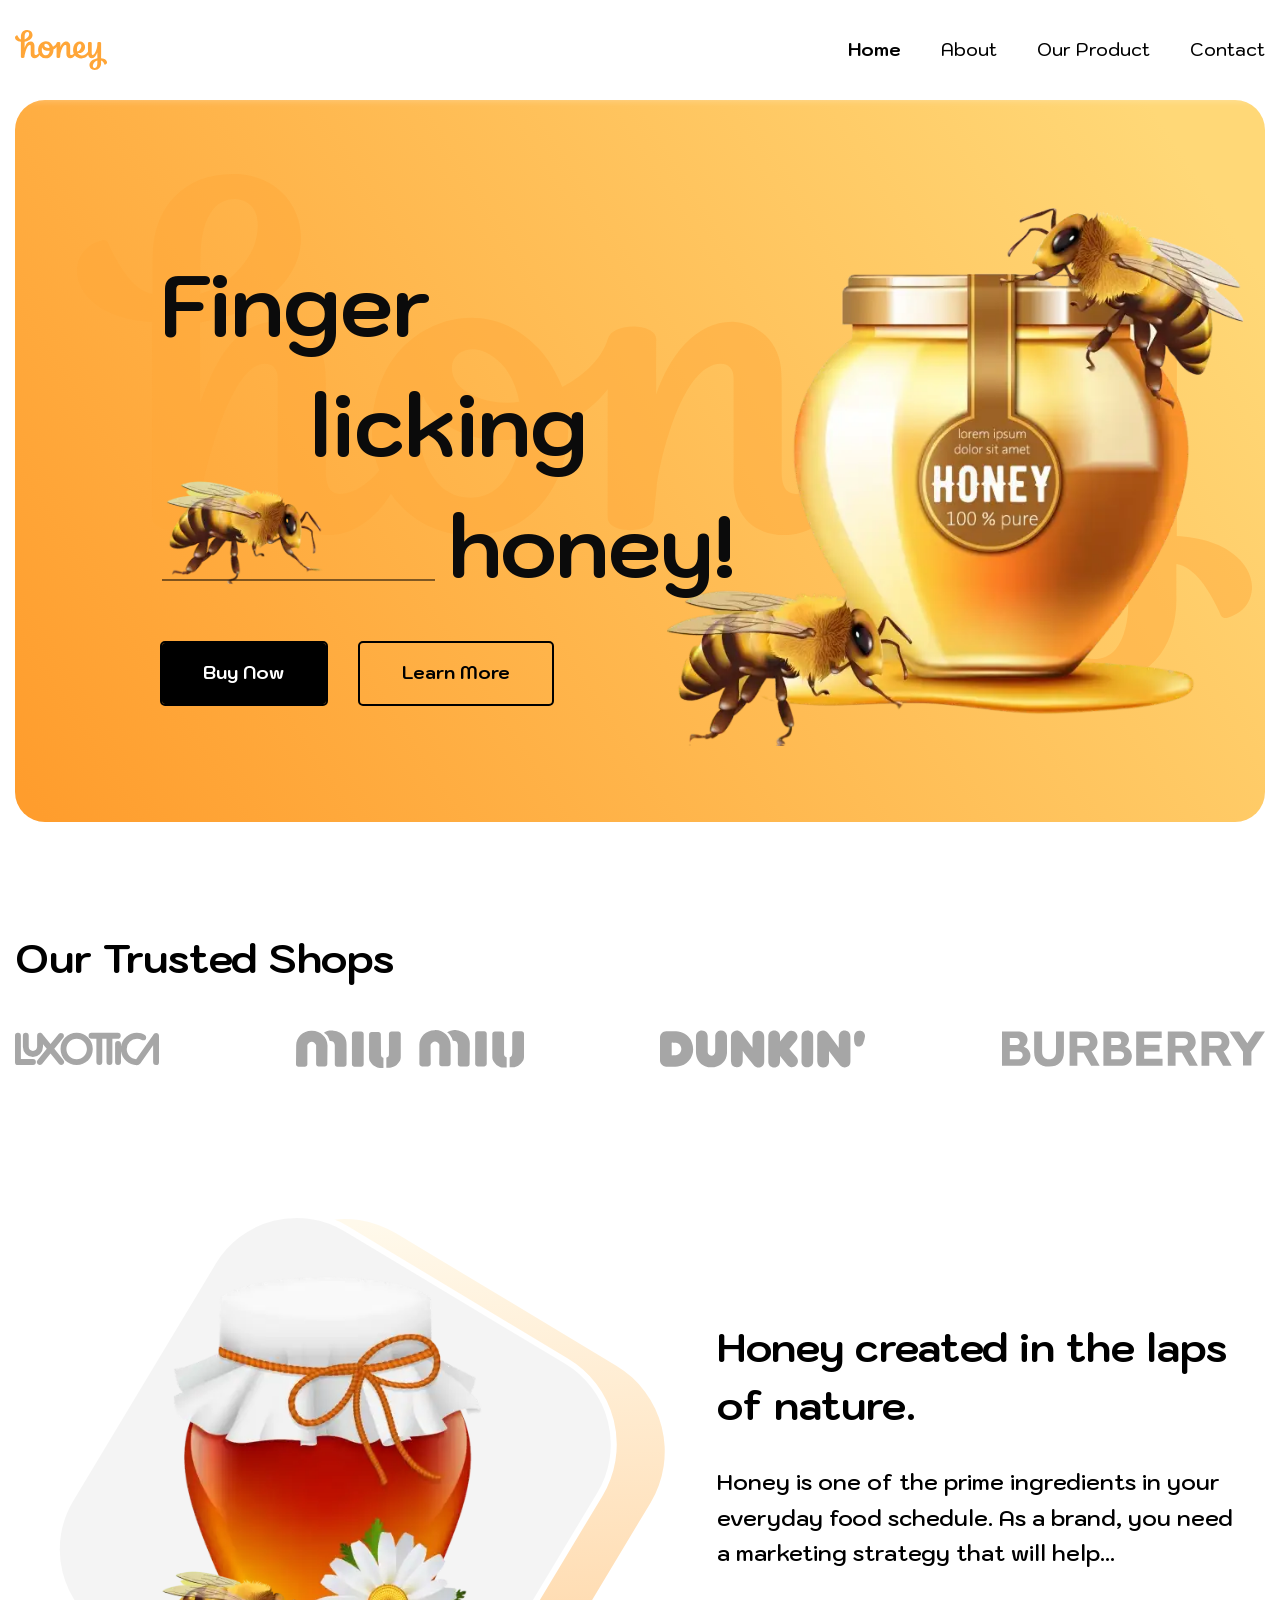
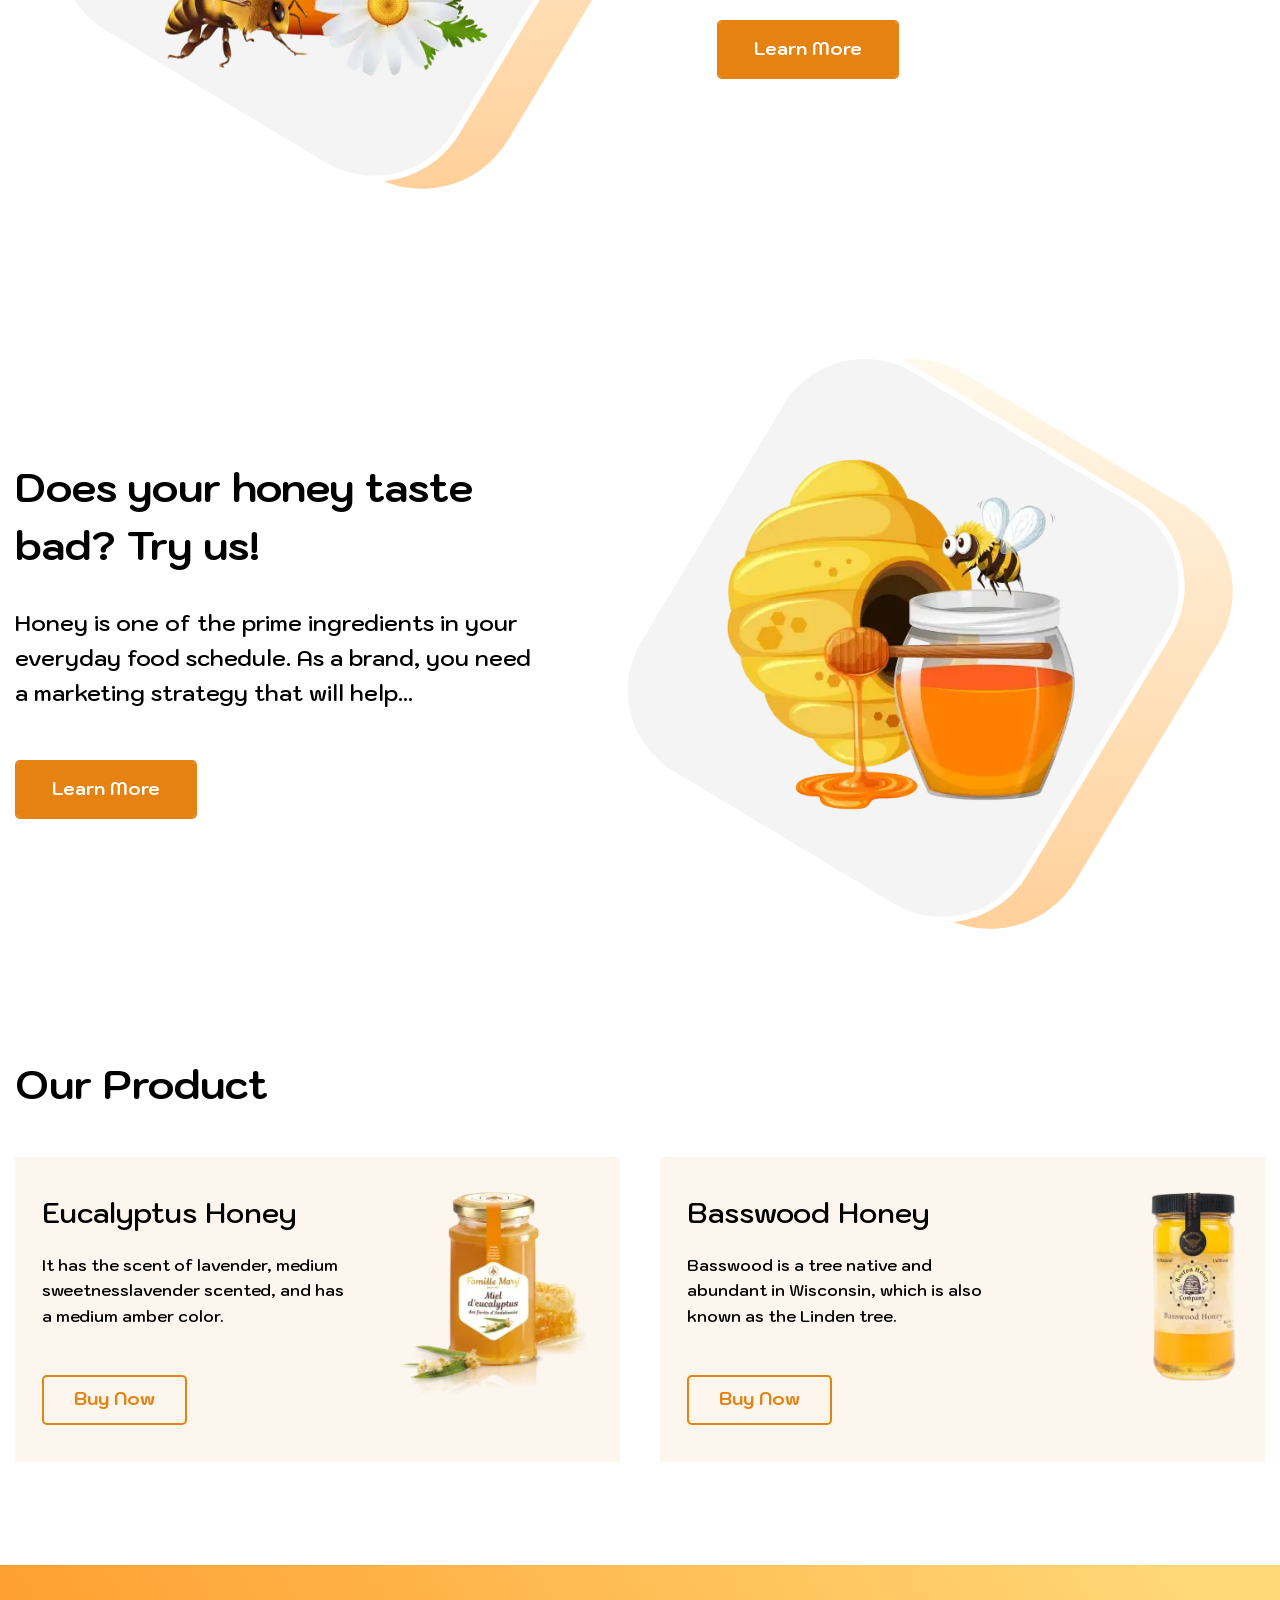
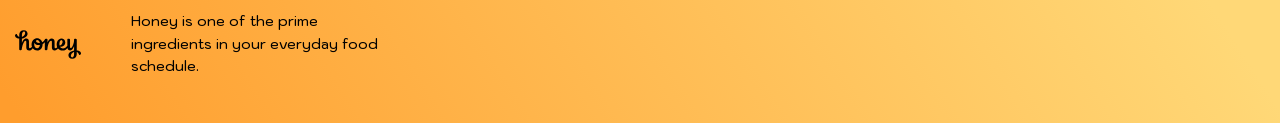
==== commit c21cc32b: "Добавление бургерного меню и его реализация. Корректировки по странице" ====
--- a/index.html
+++ b/index.html
@@ -16,6 +16,8 @@
   <link rel="preload" href="fonts/KodchasanBold.woff2" as="font" crossorigin="anonymous">
   <link rel="preload" href="fonts/KodchasanMedium.woff2" as="font" crossorigin="anonymous">
   <link rel="preload" href="fonts/KodchasanSemiBold.woff2" as="font" crossorigin="anonymous">
+
+  <script src="script/main.js" defer></script>
   <title>HoneyLandingPage</title>
 </head>
 
@@ -51,6 +53,9 @@
           </li>
         </ul>
       </nav>
+      <button class="burger-menu" aria-label="Open menu" type="button" aria-expanded="false">
+        <span class="burger-menu__line" aria-hidden="true"></span>
+      </button>
     </div>
   </header>
   <main>
--- a/css/style.css
+++ b/css/style.css
@@ -357,21 +357,30 @@
 }
 
 body {
+  display: flex;
+  flex-direction: column;
   min-width: 320px;
-  background-color: #ffffff;
-  color: #000000;
-  font-weight: 500;
-  display: flex;
-  flex-direction: column;
   min-height: 100vh;
   padding: 0;
   font-family: "Kodchasan", "Arial", sans-serif;
   font-size: 16px;
+  font-weight: 500;
+  color: #000000;
+  background-color: #ffffff;
   overflow-wrap: anywhere;
+}
+body:has(.main-nav--open) {
+  overflow: hidden;
 }
 
 main {
   flex-grow: 1;
+  padding-top: 100px;
+}
+@media (max-width: 1023px) {
+  main {
+    padding-top: 60px;
+  }
 }
 
 section {
@@ -380,8 +389,8 @@
 
 img {
   display: block;
+  max-width: 100%;
   height: auto;
-  max-width: 100%;
   object-fit: cover;
 }
 
@@ -390,7 +399,8 @@
   text-decoration: none;
 }
 
-ul, ol {
+ul,
+ol {
   margin: 0;
   padding: 0;
   list-style: none;
@@ -452,21 +462,163 @@
   user-select: none;
 }
 
+.burger-menu {
+  position: relative;
+  display: none;
+  align-items: center;
+  flex-direction: column;
+  flex-shrink: 0;
+  justify-content: center;
+  width: 36px;
+  height: 24px;
+  padding: 0;
+  border: none;
+  background-color: transparent;
+  cursor: pointer;
+  user-select: none;
+  z-index: 100;
+}
+@media (max-width: 767px) {
+  .burger-menu {
+    display: flex;
+  }
+}
+.burger-menu:focus {
+  outline: none;
+}
+.burger-menu:focus-visible .burger-menu__line {
+  background-color: #e58211;
+}
+.burger-menu:focus-visible .burger-menu__line::before, .burger-menu:focus-visible .burger-menu__line::after {
+  background-color: #e58211;
+}
+@media (any-hover: hover) {
+  .burger-menu:hover .burger-menu__line {
+    background-color: #e58211;
+  }
+  .burger-menu:hover .burger-menu__line::before, .burger-menu:hover .burger-menu__line::after {
+    background-color: #e58211;
+  }
+}
+.burger-menu--open:focus {
+  outline: none;
+}
+.burger-menu--open:focus-visible .burger-menu__line {
+  background-color: transparent;
+}
+@media (any-hover: hover) {
+  .burger-menu--open:hover .burger-menu__line {
+    background-color: transparent;
+  }
+}
+.burger-menu--open .burger-menu__line {
+  background-color: transparent;
+}
+.burger-menu--open .burger-menu__line::before {
+  top: 11px;
+  background-color: #000000;
+  transition: background-color 0.3s ease-in-out, top 0.3s ease-in-out, transform 0.3s ease-in-out 0.3s;
+  transform: translate(-50%, 0) rotate(-45deg);
+}
+.burger-menu--open .burger-menu__line::after {
+  top: 11px;
+  background-color: #000000;
+  transition: background-color 0.3s ease-in-out, top 0.3s ease-in-out, transform 0.3s ease-in-out 0.3s;
+  transform: translate(-50%, 0) rotate(45deg);
+}
+.burger-menu__line {
+  align-self: flex-end;
+  width: 60%;
+  height: 2px;
+  background-color: #000000;
+  transition: background-color 0.3s ease-in-out;
+}
+.burger-menu__line::before, .burger-menu__line::after {
+  content: "";
+  position: absolute;
+  left: 50%;
+  width: 36px;
+  height: inherit;
+  background-color: inherit;
+  transition: background-color 0.3s ease-in-out, top 0.3s ease-in-out 0.3s, transform 0.3s ease-in-out;
+  transform: translate(-50%, 0);
+}
+.burger-menu__line::before {
+  top: 0;
+}
+.burger-menu__line::after {
+  top: 22px;
+}
+
+.main-nav {
+  z-index: 11;
+  display: flex;
+  flex-direction: column;
+}
+@media (max-width: 767px) {
+  .main-nav {
+    position: fixed;
+    top: 0;
+    right: 0;
+    visibility: hidden;
+    overflow: hidden;
+    overflow-y: auto;
+    width: 85%;
+    height: 100%;
+    opacity: 0;
+    background-color: #ffffff;
+    transition: opacity 0.3s ease-in-out 0.3s, visibility 0.3s ease-in-out 0.3s, transform 0.3s ease-in-out 0.3s, box-shadow 0.3s ease-in-out, border-radius 0.3s ease-in-out;
+    transform: translateX(100%);
+    pointer-events: none;
+  }
+  .main-nav--open {
+    visibility: visible;
+    border-top-left-radius: clamp(0.9375rem, -1.9708rem + 14.5414vw, 5rem);
+    border-bottom-left-radius: clamp(0.9375rem, -1.9708rem + 14.5414vw, 5rem);
+    opacity: 1;
+    box-shadow: 0 0 0 500px rgba(0, 0, 0, 0.8);
+    transition: opacity 0.3s ease-in-out, visibility 0.3s ease-in-out, transform 0.3s ease-in-out, box-shadow 0.3s ease-in-out 0.3s, border-radius 0.3s ease-in-out 0.3s;
+    transform: translateX(0);
+    pointer-events: all;
+  }
+  .main-nav--open .main-nav__list {
+    opacity: 1;
+    transition: transform 0.5s ease-in-out 0.3s, opacity 0.3s ease-in-out 0.3s;
+    transform: translateX(0);
+  }
+}
 .main-nav__list {
   display: flex;
+  overflow-x: auto;
   align-items: center;
-  flex-wrap: wrap;
-  justify-content: center;
+  margin: -15px;
+  padding: 15px;
   gap: 15px 40px;
 }
+@media (max-width: 767px) {
+  .main-nav__list {
+    overflow-x: initial;
+    align-items: flex-start;
+    flex-direction: column;
+    flex-grow: 1;
+    margin: 0;
+    padding: 50px;
+    opacity: 0;
+    transition: transform 0.5s ease-in-out, opacity 0.5s ease-in-out;
+    transform: translateX(-20%);
+  }
+}
 .main-nav__item {
   display: flex;
+  flex-shrink: 0;
 }
 .main-nav__link {
   display: flex;
   align-items: center;
   flex-shrink: 0;
   justify-content: center;
+  margin: -3px;
+  padding: 3px;
   border-radius: 3px;
   font-size: 18px;
   font-weight: 500;
@@ -474,7 +626,6 @@
   color: #000000;
   text-transform: capitalize;
   outline: 2px solid transparent;
-  outline-offset: 3px;
   transition: outline-color 0.3s ease-in-out;
 }
 .main-nav__link:focus {
@@ -486,6 +637,11 @@
 @media (any-hover: hover) {
   .main-nav__link:hover {
     outline: 2px solid #e58211;
+  }
+}
+@media (max-width: 767px) {
+  .main-nav__link {
+    font-size: clamp(1.5rem, 0.7841rem + 3.5794vw, 2.5rem);
   }
 }
 .main-nav__link--active {
@@ -758,7 +914,28 @@
 }
 
 .header {
+  position: fixed;
+  z-index: 100;
+  top: 0;
+  left: 0;
+  width: 100%;
   padding: 30px 0;
+}
+@media (max-width: 1023px) {
+  .header {
+    padding: 10px 0;
+  }
+}
+.header::after {
+  content: "";
+  position: absolute;
+  z-index: -1;
+  top: -5px;
+  left: 0;
+  width: 100%;
+  height: 100%;
+  background-color: rgba(255, 255, 255, 0.9);
+  filter: blur(6px);
 }
 .header__container {
   display: flex;
